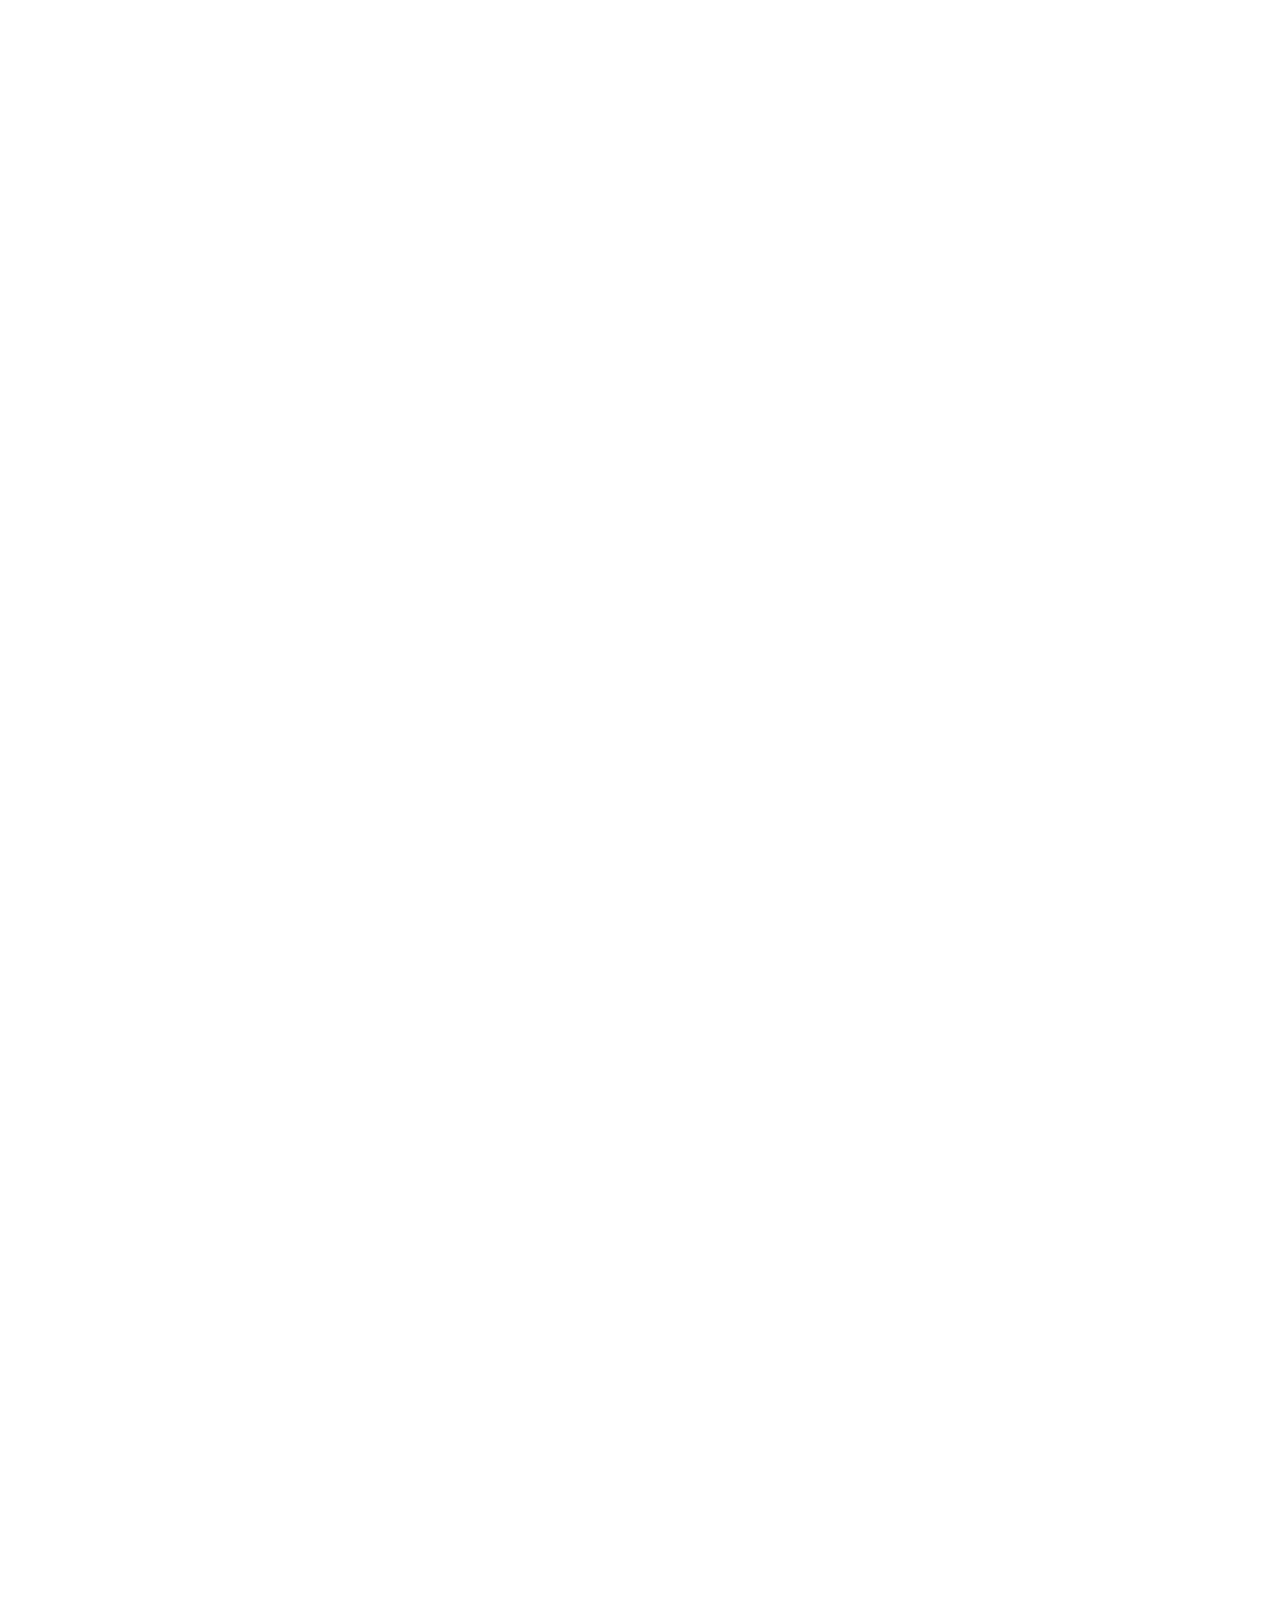
==== portfolio.html @ f168fe39 "Latest updates" ====
<!DOCTYPE html>
<html lang="en">

<head>

    <!-- ========================= -->
    <!-- Basic SEO -->
    <!-- ========================= -->

    <meta charset="UTF-8">
    <meta http-equiv="X-UA-Compatible" content="IE=edge">

    <meta name="viewport"
          content="width=device-width, initial-scale=1.0">

    <title>
        Portfolio | Visual Vertex Technology Company
    </title>

    <meta name="description"
          content="Explore Visual Vertex Technology Company's portfolio of software, cybersecurity, cloud, AI and data analytics projects delivered for our clients.">

    <meta name="keywords"
          content="Visual Vertex Technology Company Portfolio, Projects, Case Studies, Software Development, Cybersecurity, Artificial Intelligence, Cloud Solutions">

    <meta name="author"
          content="Visual Vertex Technology Company">

    <!-- ========================= -->
    <!-- Favicon -->
    <!-- ========================= -->

    <link rel="icon"
          href="assets/favicon.png">

    <!-- ========================= -->
    <!-- Google Fonts -->
    <!-- ========================= -->

    <link rel="preconnect"
          href="https://fonts.googleapis.com">

    <link rel="preconnect"
          href="https://fonts.gstatic.com"
          crossorigin>

    <link href="https://fonts.googleapis.com/css2?family=Montserrat:wght@300;400;500;600;700;800;900&display=swap"
          rel="stylesheet">

    <!-- ========================= -->
    <!-- Font Awesome -->
    <!-- ========================= -->

    <link rel="stylesheet"
          href="https://cdnjs.cloudflare.com/ajax/libs/font-awesome/6.7.2/css/all.min.css">

    <!-- ========================= -->
    <!-- CSS -->
    <!-- ========================= -->

    <link rel="stylesheet"
          href="css/style.css">

    <link rel="stylesheet"
          href="css/animations.css">

    <link rel="stylesheet"
          href="css/responsive.css">

</head>

<body>

    <!-- ========================================= -->
    <!-- PAGE LOADER -->
    <!-- ========================================= -->

    <div id="loader">

        <div class="cursor-glow"></div>

        <div class="loader-content">

            <img src="visual logo.png"
                 alt="Visual Vertex Logo"
                 class="loader-logo">

            <h2>Visual Vertex</h2>

            <p>Building Technology That Shapes The Future</p>

            <div class="loader-line">

                <span></span>

            </div>

        </div>

    </div>

    <!-- ========================= -->
    <!-- Scroll Progress -->
    <!-- ========================= -->

    <div id="scroll-progress"></div>

    <!-- ========================= -->
    <!-- Navigation -->
    <!-- ========================= -->

    <header id="header">

        <div class="container">

            <nav>

                <!-- Logo -->

                <a href="index.html" class="logo">

                    <img src="visual logo.png"
                         alt="Visual Vertex">

                </a>

                <!-- Navigation -->

                <ul class="nav-links">

                    <li><a href="index.html#hero">Home</a></li>

                    <li><a href="index.html#about">About</a></li>

                    <li><a href="index.html#services">Services</a></li>

                    <li><a href="portfolio.html">Portfolio</a></li>

                    <li><a href="index.html#blog">Insights</a></li>

                    <li><a href="index.html#contact">Contact</a></li>

                </ul>

                <!-- CTA -->

                <a href="index.html#contact"
                   class="btn-primary">

                    Get In Touch

                    <i class="fa-solid fa-arrow-right"></i>

                </a>

                <!-- Mobile -->

                <div class="menu-btn">

                    <span></span>
                    <span></span>
                    <span></span>

                </div>

            </nav>

        </div>

    </header>

    <!-- ========================================= -->
    <!-- PAGE TITLE BANNER -->
    <!-- ========================================= -->

    <section id="page-banner" style="padding:160px 0 80px;">

        <div class="container">

            <div class="section-heading">

                <span class="section-tag">
                    OUR WORK
                </span>

                <h2>
                    Explore Our
                    <span>Full Portfolio</span>
                </h2>

                <p>
                    A closer look at the software, security, cloud, AI and
                    data projects we've delivered for our clients.
                </p>

            </div>

        </div>

    </section>

    <!-- ========================================= -->
    <!-- PORTFOLIO FILTERS -->
    <!-- ========================================= -->

    <section id="portfolio-filters" style="padding:0 0 20px;">

        <div class="container">

            <div class="portfolio-filter-bar" style="display:flex;flex-wrap:wrap;gap:12px;justify-content:center;">

                <button class="btn-secondary filter-btn active" data-filter="all">All Projects</button>

                <button class="btn-secondary filter-btn" data-filter="software">Software</button>

                <button class="btn-secondary filter-btn" data-filter="cybersecurity">Cybersecurity</button>

                <button class="btn-secondary filter-btn" data-filter="ai">Artificial Intelligence</button>

                <button class="btn-secondary filter-btn" data-filter="cloud">Cloud</button>

                <button class="btn-secondary filter-btn" data-filter="data">Data Analytics</button>

            </div>

        </div>

    </section>

    <!-- ========================================= -->
    <!-- FULL PORTFOLIO GRID -->
    <!-- ========================================= -->

    <section id="portfolio">

        <div class="container">

            <div class="portfolio-grid">

                <!-- Project 1 -->

                <div class="portfolio-card" data-category="software">

                    <img src="enterprise.jpg" alt="Enterprise Software">

                    <div class="portfolio-content">

                        <span>Software Engineering</span>

                        <h3>
                            Enterprise Management System
                        </h3>

                        <p>
                            Scalable enterprise software designed to automate operations
                            and improve productivity.
                        </p>

                    </div>

                </div>

                <!-- Project 2 -->

                <div class="portfolio-card" data-category="cybersecurity">

                    <img src="cyber.jpg" alt="Cybersecurity">

                    <div class="portfolio-content">

                        <span>Cybersecurity</span>

                        <h3>
                            Security Monitoring Platform
                        </h3>

                        <p>
                            Advanced threat monitoring and vulnerability management
                            for modern organizations.
                        </p>

                    </div>

                </div>

                <!-- Project 3 -->

                <div class="portfolio-card" data-category="ai">

                    <img src="Ai.jpg" alt="Artificial Intelligence">

                    <div class="portfolio-content">

                        <span>Artificial Intelligence</span>

                        <h3>
                            AI Business Assistant
                        </h3>

                        <p>
                            Intelligent automation platform that improves workflows
                            and customer experience.
                        </p>

                    </div>

                </div>

                <!-- Project 4 -->

                <div class="portfolio-card" data-category="cloud">

                    <img src="cloud.jpg" alt="Cloud Solutions">

                    <div class="portfolio-content">

                        <span>Cloud Solutions</span>

                        <h3>
                            Cloud Migration & Infrastructure
                        </h3>

                        <p>
                            End-to-end cloud migration and scalable infrastructure
                            management for growing businesses.
                        </p>

                    </div>

                </div>

                <!-- Project 5 -->

                <div class="portfolio-card" data-category="data">

                    <img src="analytics.jpg" alt="Data Analytics">

                    <div class="portfolio-content">

                        <span>Data Analytics</span>

                        <h3>
                            Business Intelligence Dashboard
                        </h3>

                        <p>
                            Real-time dashboards and reporting tools that turn raw
                            data into actionable business insights.
                        </p>

                    </div>

                </div>

                <!-- Project 6 -->

                <div class="portfolio-card" data-category="software">

                    <img src="webapp.jpg" alt="Web Application">

                    <div class="portfolio-content">

                        <span>Software Engineering</span>

                        <h3>
                            Custom Web Application
                        </h3>

                        <p>
                            A responsive, high-performance web application built
                            to streamline client operations.
                        </p>

                    </div>

                </div>

                <!-- Project 7 -->

                <div class="portfolio-card" data-category="cybersecurity">

                    <img src="pentest.jpg" alt="Penetration Testing">

                    <div class="portfolio-content">

                        <span>Cybersecurity</span>

                        <h3>
                            Penetration Testing Engagement
                        </h3>

                        <p>
                            Comprehensive security assessment identifying and
                            remediating critical vulnerabilities.
                        </p>

                    </div>

                </div>

                <!-- Project 8 -->

                <div class="portfolio-card" data-category="ai">

                    <img src="chatbot.jpg" alt="AI Chatbot">

                    <div class="portfolio-content">

                        <span>Artificial Intelligence</span>

                        <h3>
                            AI-Powered Customer Support Bot
                        </h3>

                        <p>
                            A machine learning powered chatbot that reduced customer
                            response times significantly.
                        </p>

                    </div>

                </div>

            </div>

        </div>

    </section>

    <!-- ========================================= -->
    <!-- CALL TO ACTION -->
    <!-- ========================================= -->

    <section id="cta">

        <div class="container">

            <div class="cta-box">

                <span>
                    HAVE A PROJECT IN MIND?
                </span>

                <h2>

                    Let's Build Your Next
                    Digital Solution Together.

                </h2>

                <p>

                    Whether you're a startup, enterprise, or organization,
                    Visual Vertex Technology Company is ready to help you
                    innovate, secure, and scale.

                </p>

                <div class="cta-buttons">

                    <a href="index.html#contact" class="btn-primary">

                        Start Your Project

                        <i class="fa-solid fa-arrow-right"></i>

                    </a>

                    <a href="index.html#services" class="btn-secondary">

                        Explore Services

                    </a>

                </div>

            </div>

        </div>

    </section>

    <!-- ========================================= -->
    <!-- FOOTER -->
    <!-- ========================================= -->

    <footer id="footer">

        <div class="container">

            <div class="footer-grid">

                <!-- Company Information -->

                <div class="footer-column">

                    <img src="visual logo.png"
                         alt="Visual Vertex Technology Company"
                         class="footer-logo">

                    <p>

                        Visual Vertex Technology Company delivers innovative,
                        secure, and scalable technology solutions that empower
                        businesses to grow, innovate, and succeed in the digital age.

                    </p>

                    <div class="social-links">

                        <a href="#"><i class="fab fa-facebook-f"></i></a>

                        <a href="#"><i class="fab fa-x-twitter"></i></a>

                        <a href="#"><i class="fab fa-linkedin-in"></i></a>

                        <a href="#"><i class="fab fa-instagram"></i></a>

                        <a href="#"><i class="fab fa-github"></i></a>

                    </div>

                </div>

                <!-- Quick Links -->

                <div class="footer-column">

                    <h3>Quick Links</h3>

                    <ul>

                        <li><a href="index.html#hero">Home</a></li>

                        <li><a href="index.html#about">About</a></li>

                        <li><a href="index.html#services">Services</a></li>

                        <li><a href="portfolio.html">Solutions</a></li>

                        <li><a href="index.html#contact">Contact</a></li>

                    </ul>

                </div>

                <!-- Services -->

                <div class="footer-column">

                    <h3>Services</h3>

                    <ul>

                        <li><a href="index.html#services">Software Development</a></li>

                        <li><a href="index.html#services">Cybersecurity</a></li>

                        <li><a href="index.html#services">Artificial Intelligence</a></li>

                        <li><a href="index.html#services">Cloud Solutions</a></li>

                        <li><a href="index.html#services">Data Analytics</a></li>

                    </ul>

                </div>

                <!-- Contact -->

                <div class="footer-column">

                    <h3>Contact</h3>

                    <ul class="footer-contact">

                        <li>

                            <i class="fas fa-envelope"></i>

                            visualvertextechnologycompany@gmail.com

                        </li>

                        <li>

                            <i class="fas fa-location-dot"></i>

                            oyo state, ibadan, Nigeria

                        </li>

                        <li>

                            <i class="fas fa-clock"></i>

                            Monday – Friday

                            <br>

                            9:00 AM – 6:00 PM

                        </li>

                    </ul>

                </div>

            </div>

            <hr>

            <div class="footer-bottom">

                <p>

                    © 2026 Visual Vertex Technology Company. All Rights Reserved.

                </p>

                <p>

                    Designed & Developed by
                    <strong>Visual Vertex Technology Company</strong>

                </p>

            </div>

        </div>

    </footer>

    <!-- ============================= -->
    <!-- Back To Top -->
    <!-- ============================= -->

    <button id="backToTop">

        <i class="fas fa-arrow-up"></i>

    </button>

    <!-- ============================= -->
    <!-- JavaScript -->
    <!-- ============================= -->

    <script src="js/script.js"></script>

    <!-- ============================= -->
    <!-- Portfolio Filter Script -->
    <!-- ============================= -->

    <script>
        document.addEventListener('DOMContentLoaded', function () {

            var filterButtons = document.querySelectorAll('.filter-btn');
            var cards = document.querySelectorAll('.portfolio-card');

            filterButtons.forEach(function (btn) {

                btn.addEventListener('click', function () {

                    filterButtons.forEach(function (b) { b.classList.remove('active'); });
                    btn.classList.add('active');

                    var filter = btn.getAttribute('data-filter');

                    cards.forEach(function (card) {

                        if (filter === 'all' || card.getAttribute('data-category') === filter) {
                            card.style.display = '';
                        } else {
                            card.style.display = 'none';
                        }

                    });

                });

            });

        });
    </script>

</body>

</html>
---- css/style.css ----
/* =====================================================
   VISUAL VERTEX TECHNOLOGY COMPANY
   MAIN STYLESHEET — MOBILE-FIRST BASE
   Author: Visual Vertex
   ---------------------------------------------------
   This file defines the MOBILE layout (320px+) as the
   default/base experience. All tablet/desktop layout
   changes live in responsive.css as min-width
   enhancements, so there is a single source of truth
   per breakpoint and no conflicting selectors.
=====================================================*/

/*==========================
 GOOGLE FONT
===========================*/

@import url('https://fonts.googleapis.com/css2?family=Montserrat:wght@300;400;500;600;700;800;900&display=swap');

/*==========================
 ROOT VARIABLES
===========================*/

:root{

    --primary:#E11D2E;
    --dark:#111111;
    --dark2:#1A1A1A;
    --white:#FFFFFF;
    --gray:#6B7280;
    --light:#F8F9FA;

    --transition:.35s ease;

    --radius:12px;

    --shadow:0 15px 40px rgba(0,0,0,.18);

    --container:1280px;

    /* Fluid gutters / spacing */
    --gutter:clamp(20px,5vw,40px);
    --section-y:clamp(64px,10vw,120px);

    /* Fluid typography scale (mobile -> desktop) */
    --fs-hero:clamp(2.5rem,7vw + 1rem,4.75rem);
    --fs-h2:clamp(1.9rem,4vw + 1rem,3.25rem);
    --fs-h3:clamp(1.35rem,2vw + .9rem,1.75rem);
    --fs-lead:clamp(1rem,.6vw + .85rem,1.0625rem);
    --fs-small:clamp(.8rem,.3vw + .75rem,.875rem);

    /* Minimum comfortable touch target */
    --tap:48px;

}

/*==========================
 RESET
===========================*/

*,
*::before,
*::after{

    margin:0;
    padding:0;
    box-sizing:border-box;

}

html{

    scroll-behavior:smooth;
    -webkit-text-size-adjust:100%;
    text-size-adjust:100%;

}

body{

    font-family:'Montserrat',sans-serif;
    background:#fff;
    color:#111;
    overflow-x:hidden;
    line-height:1.7;
    width:100%;
    min-height:100vh;

    opacity:0;
    transition:opacity .7s ease;

}

body.loaded{

    opacity:1;

}

img,
svg,
video{

    max-width:100%;
    display:block;
    height:auto;

}

a{

    text-decoration:none;
    color:inherit;

}

ul{

    list-style:none;

}

button{

    font-family:inherit;

}

/* Every interactive control keeps a comfortable min tap size on touch devices */
a,
button,
input,
textarea,
select{

    min-height:var(--tap);
    touch-action:manipulation;

}

.container{

    width:100%;
    max-width:var(--container);
    margin-inline:auto;
    padding-inline:var(--gutter);

}

/*==========================
 SECTION SPACING (shared)
===========================*/

section{

    padding:var(--section-y) 0;
    overflow:hidden;

}

h1,h2,h3,h4{

    line-height:1.2;

}

/*==========================
 BUTTONS
===========================*/

.btn-primary,
.btn-secondary{

    width:100%;
    justify-content:center;
    text-align:center;
    font-size:clamp(15px,3.6vw,16px);

}

.btn-primary{

    display:inline-flex;
    align-items:center;
    justify-content:center;
    gap:10px;

    background:var(--primary);

    color:#fff;

    padding:15px 30px;

    border-radius:8px;

    font-weight:700;

    transition:.35s;

    overflow:hidden;
    position:relative;

}

.btn-primary:hover{

    transform:translateY(-4px);

    box-shadow:0 15px 35px rgba(225,29,46,.35);

}

.btn-secondary{

    display:inline-flex;

    align-items:center;

    justify-content:center;

    padding:15px 30px;

    border:2px solid white;

    color:white;

    border-radius:8px;

    transition:.35s;

}

.btn-secondary:hover{

    background:white;

    color:#111;

}

/* Ripple Effect */

.ripple{

    position:absolute;
    border-radius:50%;
    background:rgba(255,255,255,.4);
    transform:scale(0);
    animation:ripple .7s linear;
    pointer-events:none;

}

@keyframes ripple{

    to{

        transform:scale(4);
        opacity:0;

    }

}

/*==========================
 HEADER
===========================*/

header{

    position:fixed;

    width:100%;

    top:0;

    left:0;

    z-index:999;

    background:rgba(10,10,10,.92);

    backdrop-filter:blur(14px);

    border-bottom:1px solid rgba(255,255,255,.06);

    height:75px;
    transition:.35s ease;

}

.navbar-small{

    padding:0 !important;
    backdrop-filter:blur(18px);

}

nav{

    display:flex;

    align-items:center;

    justify-content:space-between;

    height:75px;

}

.nav-overlay{

    position:fixed;
    inset:0;
    background:rgba(0,0,0,.45);
    opacity:0;
    visibility:hidden;
    transition:.3s ease;
    z-index:999;

}

.nav-overlay.show{

    opacity:1;
    visibility:visible;

}

.logo img{

    height:42px;

    width:auto;

}

/* Mobile default: full-screen slide-in menu */

.nav-links{

    position:fixed;

    top:75px;
    left:0;
    transform:translateX(-100%);

    width:100%;
    height:calc(100vh - 75px);

    background:rgba(10,10,10,.98);
    backdrop-filter:blur(18px);

    display:flex;

    flex-direction:column;

    justify-content:center;

    align-items:center;

    gap:28px;

    transition:transform .45s ease, opacity .45s ease, visibility .45s ease;

    z-index:1000;

    overflow-y:auto;
    padding:40px 20px;

    opacity:0;
    visibility:hidden;
    pointer-events:none;

}

.nav-links.active{

    transform:translateX(0);
    opacity:1;
    visibility:visible;
    pointer-events:auto;

}

.nav-links li{

    width:100%;
    text-align:center;

}

.nav-links a{

    display:block;
    width:100%;
    padding:14px;

    color:white;

    font-size:20px;
    font-weight:700;
    letter-spacing:.5px;

    transition:.3s;

}

.nav-links a:hover,
.nav-links a.active{

    color:var(--primary);

}

/* Hide the desktop CTA button inside nav on mobile — shown via responsive.css on larger screens */
nav .btn-primary{

    display:none;

}

.menu-btn{

    display:flex;
    flex-direction:column;
    justify-content:center;
    align-items:center;
    gap:6px;

    width:var(--tap);
    height:var(--tap);

    cursor:pointer;
    z-index:1002;
    border:none;
    background:transparent;
    padding:0;
    appearance:none;
    -webkit-appearance:none;
    touch-action: manipulation;

}

.nav-links,
.nav-links a,
.nav-overlay{
    touch-action: manipulation;
}

.nav-overlay{
    pointer-events:none;
}

.nav-overlay.show{
    pointer-events:auto;
}

body.menu-open{
    overflow:hidden;
    touch-action:none;
}

.menu-btn:focus-visible,
.nav-links a:focus-visible{

    outline:2px solid var(--primary);
    outline-offset:4px;

}

.menu-btn span{

    display:block;

    width:26px;

    height:3px;

    border-radius:10px;

    background:white;

    transition:.35s ease;

}

.menu-btn.active span:nth-child(1){

    transform:translateY(9px) rotate(45deg);

}

.menu-btn.active span:nth-child(2){

    opacity:0;

}

.menu-btn.active span:nth-child(3){

    transform:translateY(-9px) rotate(-45deg);

}

body.menu-open{

    overflow:hidden;

}

/*==========================
 HERO
===========================*/

#hero{

    background:#0f0f0f;

    padding:130px 0 80px;

    min-height:100vh;

    display:flex;
    align-items:center;

    color:white;

    position:relative;

    overflow:hidden;

}

.hero-grid{

    display:flex;
    flex-direction:column;

    align-items:center;
    justify-content:center;
    text-align:center;

    gap:45px;

    position:relative;
    z-index:2;

}

.hero-bg-grid{

    position:absolute;
    top:0;
    left:0;
    width:100%;
    height:100%;

    background-image:
    linear-gradient(rgba(255,255,255,.04) 1px,transparent 1px),
    linear-gradient(90deg,rgba(255,255,255,.04) 1px,transparent 1px);

    background-size:35px 35px;

    animation:gridMove 18s linear infinite;

    pointer-events:none;

    z-index:0;

    opacity:.35;

}

@keyframes gridMove{

    0%{ background-position:0 0; }
    100%{ background-position:50px 50px; }

}

/* Ambient glow behind hero art (referenced by earlier builds; defined once here) */
.hero-glow{

    position:absolute;
    width:420px;
    height:420px;
    top:-100px;
    right:-120px;
    background:radial-gradient(circle,rgba(225,29,46,.35),transparent 70%);
    filter:blur(60px);
    border-radius:50%;
    opacity:.7;
    pointer-events:none;
    z-index:0;

}

.small-title{

    display:inline-block;

    color:#ddd;

    letter-spacing:2px;

    font-weight:600;

    font-size:13px;

    margin-bottom:16px;

}

.hero-content{

    width:100%;
    max-width:650px;

}

.hero-content h1{

    font-size:var(--fs-hero);

    line-height:1.05;

    margin:18px 0;

    font-weight:900;

}

.hero-content h1 span{

    color:var(--primary);

}

.hero-content p{

    color:#C9C9C9;

    max-width:600px;

    margin:0 auto 32px;

    font-size:var(--fs-lead);

}

.hero-buttons{

    display:flex;
    flex-direction:column;

    gap:16px;

    width:100%;

    margin-top:10px;

}

.hero-image{

    position:relative;
    perspective:1200px;

    display:flex;
    justify-content:center;
    align-items:center;

    width:100%;

}

.hero-image img{

    width:70%;
    max-width:300px;

    transform-style:preserve-3d;

    animation:logo3D 8s ease-in-out infinite;

    filter:
    drop-shadow(0 20px 50px rgba(225,29,46,.35));

}

@keyframes logo3D{

    0%,100%{ transform:rotateY(0deg) translateY(0); }
    50%{ transform:rotateY(12deg) translateY(-12px); }

}

/*==========================
 STATS
===========================*/

#stats{

    margin-top:-40px;

    position:relative;

    z-index:50;

    padding-bottom:0;

}

.stats-grid{

    background:transparent;

    border-radius:18px;

    box-shadow:none;

    display:grid;

    grid-template-columns:repeat(2,1fr);

    gap:16px;

    overflow:hidden;

}

.stat-card{

    background:#fff;

    border-radius:18px;

    box-shadow:0 12px 35px rgba(0,0,0,.08);

    padding:28px 16px;

    text-align:center;

    transition:.35s;

}

.stat-card:hover{

    background:#fafafa;

}

.stat-card i{

    font-size:26px;

    color:var(--primary);

    margin-bottom:12px;

}

.stat-card h2{

    font-size:clamp(1.9rem,5vw,2.625rem);

    font-weight:800;

}

.stat-card p{

    color:#666;

    font-size:var(--fs-small);

}

/*==========================
 BACK TO TOP
===========================*/

#backToTop{

    position:fixed;

    right:18px;

    bottom:18px;

    width:50px;

    height:50px;

    border:none;

    border-radius:50%;

    background:var(--primary);

    color:white;

    cursor:pointer;

    display:flex;

    justify-content:center;

    align-items:center;

    font-size:20px;

    box-shadow:0 10px 30px rgba(225,29,46,.35);

    z-index:999;

    transition:.35s ease;

    opacity:0;
    visibility:hidden;

}

#backToTop.show{

    opacity:1;
    visibility:visible;

}

#backToTop:hover{

    transform:translateY(-6px);

    background:#c41727;

}

/*==========================
 SCROLL BAR
===========================*/

::-webkit-scrollbar{

    width:10px;

}

::-webkit-scrollbar-thumb{

    background:var(--primary);

}

::-webkit-scrollbar-track{

    background:#181818;

}

/*==========================
 SCROLL PROGRESS
===========================*/

#scroll-progress{

    position:fixed;

    top:0;

    left:0;

    height:4px;

    width:0;

    background:var(--primary);

    z-index:99999;

    transition:width .2s linear;

}

/*==========================
 SHARED KEYFRAMES
===========================*/

@keyframes float{

    0%{ transform:translateY(0px); }
    50%{ transform:translateY(-15px); }
    100%{ transform:translateY(0px); }

}

@keyframes floatCard{

    0%{ transform:translateY(0); }
    50%{ transform:translateY(-8px); }
    100%{ transform:translateY(0); }

}

@keyframes ctaGlow{

    0%{ transform:translateY(0) scale(1); }
    50%{ transform:translateY(-25px) scale(1.15); }
    100%{ transform:translateY(0) scale(1); }

}

/*==================================================
ABOUT SECTION
==================================================*/

#about{

    background:#fff;

}

.about-grid{

    display:flex;
    flex-direction:column;

    gap:40px;
    align-items:center;

}

.about-content{

    text-align:center;

}

.section-tag{

    display:inline-block;
    background:rgba(225,29,46,.08);
    color:var(--primary);
    padding:10px 18px;
    border-radius:50px;
    font-size:var(--fs-small);
    font-weight:700;
    letter-spacing:1px;
    margin-bottom:18px;

}

.about-content h2{

    font-size:var(--fs-h2);
    line-height:1.2;
    margin-bottom:20px;
    color:var(--dark);

}

.about-content h2 span{

    color:var(--primary);

}

.about-content p{

    color:var(--gray);
    margin-bottom:20px;
    font-size:var(--fs-lead);

}

.about-content .btn-primary{

    margin-top:10px;

}

/*==========================
ABOUT CARDS
===========================*/

.about-cards{

    display:flex;
    flex-direction:column;

    gap:20px;
    width:100%;

}

.about-card{

    background:#fff;
    padding:30px;
    border-radius:20px;
    border:1px solid #ececec;
    transition:transform .35s ease,box-shadow .35s ease,border-color .35s ease;
    box-shadow:0 12px 35px rgba(0,0,0,.06);
    text-align:center;

}

.about-card:hover{

    transform:translateY(-10px);
    border-color:var(--primary);
    box-shadow:0 20px 45px rgba(225,29,46,.12);

}

.about-card:active{

    transform:scale(.98);

}

.card-icon{

    width:64px;
    height:64px;
    background:var(--primary);
    border-radius:16px;
    display:flex;
    align-items:center;
    justify-content:center;
    margin:0 auto 18px;

}

.card-icon i{

    color:#fff;
    font-size:26px;

}

.about-card:hover .card-icon{

    transform:rotate(-8deg) scale(1.08);
    transition:.35s;

}

.about-card h3{

    margin-bottom:12px;
    font-size:var(--fs-h3);
    color:var(--dark);

}

.about-card p{

    color:var(--gray);
    line-height:1.7;
    font-size:15px;

}

/*==================================================
SERVICES SECTION
==================================================*/

#services{

    background:#f8f9fb;

}

.section-heading{

    text-align:center;
    max-width:760px;
    margin:0 auto 45px;

}

.section-heading h2{

    font-size:var(--fs-h2);
    margin:16px 0;
    line-height:1.15;
    color:var(--dark);

}

.section-heading h2 span{

    color:var(--primary);

}

.section-heading p{

    color:var(--gray);
    font-size:var(--fs-lead);
    line-height:1.8;
    max-width:100%;

}

/*==========================
SERVICES GRID
===========================*/

.services-grid{

    display:grid;
    grid-template-columns:1fr;
    gap:22px;

}

.service-card{

    background:#fff;
    padding:32px 26px;
    border-radius:20px;
    transition:transform .4s ease,box-shadow .4s ease;
    border:1px solid #ececec;
    position:relative;
    overflow:hidden;

}

.service-card::before{

    content:"";
    position:absolute;
    left:0;
    top:0;
    width:5px;
    height:0%;
    background:var(--primary);
    transition:.4s ease;

}

.service-card:hover::before{

    height:100%;

}

.service-card:hover{

    transform:translateY(-10px);
    box-shadow:0 25px 55px rgba(0,0,0,.10);

}

.service-card i{

    width:68px;
    height:68px;
    border-radius:18px;
    background:rgba(225,29,46,.10);
    color:var(--primary);
    display:flex;
    justify-content:center;
    align-items:center;
    font-size:28px;
    margin-bottom:22px;

}

.service-card:hover i{

    background:var(--primary);
    color:#fff;
    transform:rotate(10deg) scale(1.1);
    transition:.35s;

}

.service-card h3{

    font-size:var(--fs-h3);
    margin-bottom:14px;
    color:var(--dark);

}

.service-card p{

    color:var(--gray);
    line-height:1.8;
    font-size:15px;

}

/*==================================================
FEATURED SOLUTIONS / PORTFOLIO
==================================================*/

#portfolio{

    background:#ffffff;

}

.portfolio-grid{

    display:flex;
    flex-direction:column;

    gap:26px;

}

.portfolio-card{

    position:relative;
    background:#fff;
    border-radius:20px;
    overflow:hidden;
    box-shadow:0 15px 40px rgba(0,0,0,.08);
    transition:transform .4s ease,box-shadow .4s ease;
    border:1px solid #ececec;

}

.portfolio-card:hover{

    transform:translateY(-12px);
    box-shadow:0 25px 60px rgba(0,0,0,.15);

}

.portfolio-card img{

    width:100%;
    height:220px;
    object-fit:cover;
    transition:.5s;

}

.portfolio-card:hover img{

    transform:scale(1.08);

}

.portfolio-card::after{

    content:"";
    position:absolute;
    inset:0;
    background:linear-gradient(to top,rgba(0,0,0,.12),transparent);
    opacity:0;
    transition:.35s;
    pointer-events:none;

}

.portfolio-card:hover::after{

    opacity:1;

}

.portfolio-content{

    padding:24px;
    position:relative;
    z-index:2;

}

.portfolio-content span{

    display:inline-block;
    color:var(--primary);
    font-size:var(--fs-small);
    font-weight:700;
    text-transform:uppercase;
    margin-bottom:14px;
    letter-spacing:1px;

}

.portfolio-content h3{

    font-size:clamp(1.4rem,4vw,1.75rem);
    color:var(--dark);
    margin-bottom:16px;

}

.portfolio-content p{

    color:var(--gray);
    line-height:1.8;
    font-size:15px;

}

/*==================================================
WHY CHOOSE US
==================================================*/

#why-us{

    background:#f8f9fb;

}

.why-grid{

    display:flex;
    flex-direction:column;

    gap:45px;
    align-items:center;

}

.why-image{

    width:100%;
    display:flex;
    justify-content:center;

}

.why-image img{

    width:100%;
    max-width:420px;
    border-radius:22px;
    box-shadow:0 25px 60px rgba(0,0,0,.15);

}

.why-content{

    text-align:center;

}

.why-content h2{

    font-size:var(--fs-h2);
    color:var(--dark);
    margin:18px 0;
    line-height:1.2;

}

.why-content h2 span{

    color:var(--primary);

}

.why-content>p{

    color:var(--gray);
    font-size:var(--fs-lead);
    line-height:1.8;
    margin-bottom:32px;

}

.why-list{

    display:flex;
    flex-direction:column;
    gap:20px;
    width:100%;

}

.why-item{

    display:flex;
    align-items:flex-start;
    gap:16px;
    background:#fff;
    padding:24px;
    border-radius:20px;
    transition:transform .35s ease,box-shadow .35s ease;
    box-shadow:0 10px 30px rgba(0,0,0,.05);
    text-align:left;

}

.why-item:hover{

    transform:translateY(-8px);
    box-shadow:0 18px 45px rgba(225,29,46,.12);

}

.why-item i{

    width:52px;
    height:52px;
    flex-shrink:0;
    display:flex;
    align-items:center;
    justify-content:center;
    border-radius:14px;
    background:rgba(225,29,46,.10);
    color:var(--primary);
    font-size:22px;
    transition:.35s ease;

}

.why-item:hover i{

    background:var(--primary);
    color:#fff;
    transform:rotate(12deg) scale(1.08);

}

.why-item h4{

    font-size:1.1rem;
    color:var(--dark);
    margin-bottom:6px;

}

.why-item p{

    color:var(--gray);
    line-height:1.7;
    font-size:15px;

}

/*==================================================
MISSION & VISION
==================================================*/

#mission-vision{

    background:#ffffff;
    position:relative;

}

.mission-grid{

    display:flex;
    flex-direction:column;

    gap:22px;
    margin-top:45px;

}

.mission-card{

    background:#fff;
    border:1px solid #ececec;
    border-radius:20px;
    padding:36px 26px;
    text-align:center;
    transition:transform .4s ease,box-shadow .4s ease,border-color .4s ease;
    box-shadow:0 15px 40px rgba(0,0,0,.08);

}

.mission-card:hover{

    transform:translateY(-10px);
    border-color:var(--primary);
    box-shadow:0 25px 60px rgba(225,29,46,.15);

}

.mission-icon{

    width:80px;
    height:80px;
    margin:0 auto 20px;
    border-radius:50%;
    background:rgba(225,29,46,.10);
    display:flex;
    justify-content:center;
    align-items:center;

}

.mission-icon i{

    font-size:32px;
    color:var(--primary);

}

.mission-card:hover .mission-icon{

    transform:rotate(12deg) scale(1.08);
    transition:.35s;

}

.mission-card h3{

    font-size:clamp(1.5rem,4vw,1.875rem);
    color:var(--dark);
    margin-bottom:16px;

}

.mission-card p{

    color:var(--gray);
    line-height:1.8;
    font-size:15px;

}

/*==================================================
CALL TO ACTION
==================================================*/

#cta{

    background:#111;

}

.cta-box{

    background:linear-gradient(135deg,#111,#1b1b1b);
    color:#fff;
    border-radius:24px;
    padding:45px 26px;
    text-align:center;
    position:relative;
    overflow:hidden;

}

.cta-box::before{

    content:"";
    position:absolute;
    width:280px;
    height:280px;
    background:radial-gradient(circle,rgba(225,29,46,.25),transparent 70%);
    border-radius:50%;
    top:-120px;
    right:-120px;
    filter:blur(50px);
    animation:ctaGlow 8s ease-in-out infinite;
    pointer-events:none;

}

.cta-box span{

    display:inline-block;
    color:var(--primary);
    font-weight:700;
    letter-spacing:2px;
    font-size:var(--fs-small);
    margin-bottom:16px;

}

.cta-box h2{

    font-size:clamp(1.9rem,6vw,3.5rem);
    line-height:1.2;
    margin:0 auto 20px;
    max-width:850px;

}

.cta-box p{

    max-width:700px;
    margin:0 auto;
    color:#ddd;
    line-height:1.8;
    font-size:var(--fs-lead);

}

.cta-buttons{

    margin-top:32px;
    display:flex;
    flex-direction:column;

    justify-content:center;
    gap:16px;

}

/*==================================================
CONTACT
==================================================*/

#contact{

    background:#f8f9fb;

}

.contact-grid{

    display:flex;
    flex-direction:column;

    gap:36px;
    margin-top:45px;

}

.contact-info{

    display:flex;
    flex-direction:column;
    gap:20px;

}

.contact-item{

    display:flex;
    gap:16px;
    align-items:flex-start;
    background:#fff;
    padding:24px;
    border-radius:20px;
    box-shadow:0 10px 30px rgba(0,0,0,.06);
    transition:.35s;

}

.contact-item:hover{

    transform:translateY(-8px);

}

.contact-item i{

    width:52px;
    height:52px;
    flex-shrink:0;
    background:rgba(225,29,46,.10);
    color:var(--primary);
    display:flex;
    justify-content:center;
    align-items:center;
    border-radius:14px;
    font-size:22px;

}

.contact-item:hover i{

    background:var(--primary);
    color:#fff;

}

.contact-item h4{

    margin-bottom:6px;
    font-size:1.15rem;
    color:var(--dark);

}

.contact-item p{

    color:var(--gray);
    font-size:15px;

}

.contact-form{

    background:#fff;
    padding:30px 22px;
    border-radius:22px;
    box-shadow:0 20px 50px rgba(0,0,0,.08);
    transition:transform .35s ease,box-shadow .35s ease;

}

.contact-form:hover{

    transform:translateY(-6px);
    box-shadow:0 30px 70px rgba(0,0,0,.12);

}

.contact-form input,
.contact-form textarea{

    width:100%;
    /* 16px prevents iOS Safari from auto-zooming on focus */
    font-size:16px;
    padding:16px;
    margin-bottom:18px;
    border:1px solid #ddd;
    border-radius:12px;
    outline:none;
    transition:.3s;
    font-family:inherit;

}

.contact-form input:focus,
.contact-form textarea:focus{

    border-color:var(--primary);
    box-shadow:0 0 0 4px rgba(225,29,46,.08);
    transform:translateY(-2px);

}

.contact-form textarea{

    resize:vertical;
    min-height:160px;

}

.contact-form button{

    width:100%;
    border:none;
    cursor:pointer;

}

/*==================================================
FOOTER
==================================================*/

#footer{

    background:#111111;
    color:#ffffff;
    padding:60px 0 24px;
    text-align:center;

}

.footer-grid{

    display:grid;
    grid-template-columns:1fr;
    gap:40px;
    margin-bottom:45px;
    width:100%;
    /* FIX: grid items default to min-width:auto, which sizes them to their
       content's intrinsic (unbroken) width instead of the grid track width.
       min-width:0 lets each column actually shrink to fit the viewport. */
    min-width:0;

}

.footer-column{

    display:flex;
    flex-direction:column;
    align-items:center;
    width:100%;
    max-width:100%;
    /* FIX: same min-width:auto default applies to flex items — without this,
       the column (and its paragraph) refuses to shrink below its content's
       natural width, forcing the footer wider than the screen. */
    min-width:0;

}

.footer-logo{

    width:150px;
    max-width:100%;
    margin:0 auto 20px;

}

.footer-column p{

    color:#bdbdbd;
    line-height:1.9;
    margin-bottom:24px;
    /* FIX: was a fixed max-width:480px with nothing forcing it to respect a
       narrower parent on small phones. Now it's always relative to its
       actual container, so it can never be wider than the viewport. */
    width:100%;
    max-width:min(480px,100%);
    font-size:15px;
    /* FIX: this is the actual overflow trigger — any long, unbreakable word
       or string in the description (e.g. a URL or run-together phrase) had
       no way to break, so it pushed the layout past the viewport edge.
       These three properties (with fallbacks for older browsers) make sure
       long words wrap onto the next line instead of overflowing. */
    overflow-wrap:break-word;
    word-wrap:break-word;
    word-break:break-word;
    hyphens:auto;

}

/*==========================
FOOTER TITLES
===========================*/

.footer-column h3{

    font-size:1.3rem;
    margin-bottom:22px;
    color:#ffffff;
    position:relative;

}

.footer-column h3::after{

    content:"";
    position:absolute;
    left:50%;
    transform:translateX(-50%);
    bottom:-10px;
    width:45px;
    height:3px;
    background:var(--primary);

}

/*==========================
FOOTER LINKS
===========================*/

.footer-column ul{

    display:flex;
    flex-direction:column;
    align-items:center;
    list-style:none;
    padding:0;
    width:100%;

}

.footer-column ul li{

    margin-bottom:14px;

}

.footer-column ul li a{

    color:#bdbdbd;
    font-size:15px;
    transition:.35s ease;

}

.footer-column ul li a:hover{

    color:var(--primary);
    padding-left:6px;

}

/*==========================
CONTACT INFO
===========================*/

.footer-contact{

    display:flex;
    flex-direction:column;
    gap:16px;
    align-items:center;

}

.footer-contact li{

    display:flex;
    gap:12px;
    align-items:flex-start;
    justify-content:center;
    text-align:center;
    color:#bdbdbd;
    line-height:1.8;
    font-size:15px;

}

.footer-contact i{

    color:var(--primary);
    font-size:18px;
    margin-top:4px;

}

/*==========================
SOCIAL LINKS
===========================*/

.social-links{

    display:flex;
    justify-content:center;
    flex-wrap:wrap;
    gap:14px;

}

.social-links a{

    width:48px;
    height:48px;
    min-height:48px;
    border-radius:50%;
    background:#1d1d1d;
    display:flex;
    justify-content:center;
    align-items:center;
    color:#ffffff;
    font-size:18px;
    transition:.35s ease;

}

.social-links a:hover{

    background:var(--primary);
    transform:translateY(-6px) scale(1.05);

}

/*==========================
DIVIDER
===========================*/

#footer hr{

    border:none;
    height:1px;
    background:rgba(255,255,255,.08);
    margin-bottom:24px;

}

/*==========================
BOTTOM FOOTER
===========================*/

.footer-bottom{

    display:flex;
    flex-direction:column;
    justify-content:center;
    align-items:center;
    gap:10px;
    text-align:center;

}

.footer-bottom p{

    color:#bdbdbd;
    font-size:14px;

}

.footer-bottom strong{

    color:var(--primary);

}

/*==================================================
FINAL MOBILE / TOUCH POLISH (applies at every size,
kept out of media queries since it's not layout-specific)
==================================================*/

*{

    -webkit-tap-highlight-color:transparent;

}

html{

    scroll-padding-top:90px;

}

img{

    user-select:none;
    -webkit-user-drag:none;

}
---- css/animations.css ----
/* ==========================================
   Premium Page Loader
========================================== */

#loader{

position:fixed;
top:0;
left:0;
width:100%;
height:100vh;
background:#ffffff;
display:flex;
justify-content:center;
align-items:center;
z-index:999999;
transition:opacity .8s ease, visibility .8s ease;

}

#loader.hide{

opacity:0;
visibility:hidden;

}

.loader-content{

text-align:center;

}

.loader-logo{

width:90px;
margin-bottom:25px;
animation:logoFloat 2s ease-in-out infinite;

}

.loader-content h2{

font-size:34px;
font-weight:800;
color:#111;
margin-bottom:8px;

}

.loader-content p{

color:#666;
margin-bottom:30px;

}

.loader-line{

width:220px;
height:4px;
background:#ececec;
overflow:hidden;
border-radius:50px;
margin:auto;

}

.loader-line span{

display:block;
width:40%;
height:100%;
background:#E11D2E;
animation:loading 1.3s infinite;

}

@keyframes loading{

0%{

transform:translateX(-100%);

}

100%{

transform:translateX(300%);

}

}

@keyframes logoFloat{

0%,100%{

transform:translateY(0);

}

50%{

transform:translateY(-10px);

}

}
/* ==========================================
   Hero Reveal Animation
========================================== */

.hero-content>*{

opacity:0;
transform:translateY(50px);

}

.hero-content .small-title{

animation:fadeUp .8s ease forwards;
animation-delay:.3s;

}

.hero-content h1{

animation:fadeUp .8s ease forwards;
animation-delay:.6s;

}

.hero-content p{

animation:fadeUp .8s ease forwards;
animation-delay:.9s;

}

.hero-buttons{

opacity:0;
transform:translateY(40px);
animation:fadeUp .8s ease forwards;
animation-delay:1.2s;

}

.hero-image{

opacity:0;
transform:translateX(80px);

animation:heroImage 1.2s ease forwards;

animation-delay:1.1s;

}

@keyframes fadeUp{

from{

opacity:0;
transform:translateY(50px);

}

to{

opacity:1;
transform:translateY(0);

}

}

@keyframes heroImage{

from{

opacity:0;
transform:translateX(80px);

}

to{

opacity:1;
transform:translateX(0);

}

}


@keyframes floatHero{

0%{

transform:translateY(0);

}

50%{

transform:translateY(-18px);

}

100%{

transform:translateY(0);

}

}
/*==========================================
Animated Hero Grid
==========================================*/

#hero{

position:relative;
overflow:hidden;

}

.hero-bg-grid{

position:absolute;
top:0;
left:0;
width:100%;
height:100%;

background-image:
linear-gradient(rgba(255,255,255,.04) 1px, transparent 1px),
linear-gradient(90deg, rgba(255,255,255,.04) 1px, transparent 1px);

background-size:50px 50px;

animation:gridMove 18s linear infinite;

pointer-events:none;

z-index:0;

}

@keyframes gridMove{

from{

transform:translateY(0);

}

to{

transform:translateY(50px);

}

}
/*==========================================
Hero Glow
==========================================*/

.hero-glow{

position:absolute;

width:700px;
height:700px;

background:
radial-gradient(circle,
rgba(225,29,46,.18),
transparent 70%);

top:-200px;
right:-150px;

filter:blur(80px);

animation:glowFloat 8s ease-in-out infinite;

pointer-events:none;

}

@keyframes glowFloat{

0%{
transform:translateY(0) scale(1);
}

50%{
transform:translateY(-30px) scale(1.08);
}

100%{
transform:translateY(0) scale(1);
}

}
/*==========================================
Cursor Glow
==========================================*/

.cursor-glow{

position:fixed;
width:300px;
height:300px;

background:radial-gradient(
circle,
rgba(225,29,46,.15),
transparent 70%
);

border-radius:50%;

pointer-events:none;

transform:translate(-50%,-50%);

z-index:0;

filter:blur(40px);

transition:
left .08s linear,
top .08s linear;

}
/*==========================================
Particles Canvas
==========================================*/

#particles{

position:absolute;

top:0;
left:0;

width:100%;
height:100%;

z-index:1;

pointer-events:none;

}
@keyframes logo3D{

0%{
transform:
rotateY(-12deg)
rotateX(4deg)
translateY(0px);
}

25%{
transform:
rotateY(8deg)
rotateX(-2deg)
translateY(-10px);
}

50%{
transform:
rotateY(18deg)
rotateX(5deg)
translateY(-18px);
}

75%{
transform:
rotateY(-8deg)
rotateX(-3deg)
translateY(-8px);
}

100%{
transform:
rotateY(-12deg)
rotateX(4deg)
translateY(0px);
}

}
/*==========================================
Premium Navbar
==========================================*/

header{

transition:
background .4s ease,
backdrop-filter .4s ease,
box-shadow .4s ease,
padding .4s ease;

}

header.scrolled{

background:rgba(10,10,10,.72);

backdrop-filter:blur(24px);

box-shadow:
0 12px 40px rgba(0,0,0,.25);

}
/*==========================================
Card Glow
==========================================*/

.service-card,
.about-card,
.portfolio-card{

position:relative;
overflow:hidden;

}

.service-card::before,
.about-card::before,
.portfolio-card::before{

content:"";

position:absolute;

width:300px;
height:300px;

background:
radial-gradient(circle,
rgba(225,29,46,.18),
transparent 70%);

left:var(--x);
top:var(--y);

transform:translate(-50%,-50%);

opacity:0;

transition:.35s;

pointer-events:none;

}

.service-card:hover::before,
.about-card:hover::before,
.portfolio-card:hover::before{

opacity:1;

}

/* =====================================================================
   VISUAL VERTEX — "MAD MODE" PREMIUM ANIMATION LAYER
   -----------------------------------------------------------------
   HOW TO USE:
   This file is 100% ADDITIVE. It does not modify, override the
   structure of, or remove a single line from style.css, responsive.css
   or animations.css. Link it AFTER those three files, last, in <head>:

     <link rel="stylesheet" href="style.css">
     <link rel="stylesheet" href="responsive.css">
     <link rel="stylesheet" href="animations.css">
     <link rel="stylesheet" href="mad-animations.css">   <-- add this

   Everything below targets classes/IDs that already exist in your
   markup (header, .logo, .hero-content, .btn-primary, .service-card,
   .about-card, .portfolio-card, .mission-card, .why-item,
   .contact-item, .stat-card, #scroll-progress, .social-links a,
   .nav-links a, #footer, #hero, .hero-image img). No HTML changes
   required — every effect is pseudo-element / CSS-variable driven.

   All motion respects prefers-reduced-motion (see final section) and
   everything is transform/opacity/filter based, so it stays GPU
   accelerated and 60fps-safe on mobile.
===================================================================== */


/* =====================================================================
   0. MAD-MODE TOKENS
   Extra custom properties, namespaced so they never collide with your
   existing --primary / --dark / --gray tokens.
===================================================================== */

:root{

    --mad-primary-rgb:225,29,46;
    --mad-glow:rgba(var(--mad-primary-rgb),.55);
    --mad-holo-1:#E11D2E;
    --mad-holo-2:#7A1CFF;
    --mad-holo-3:#12D6DF;
    --mad-holo-4:#FFC93C;

}

/* Animatable custom properties (Chrome/Edge/Safari 16.4+; other
   browsers simply skip the smooth interpolation and keep the static
   fallback value — nothing breaks). */
@property --mad-angle{
    syntax:'<angle>';
    inherits:false;
    initial-value:0deg;
}

@property --mad-mx{
    syntax:'<percentage>';
    inherits:true;
    initial-value:20%;
}

@property --mad-my{
    syntax:'<percentage>';
    inherits:true;
    initial-value:20%;
}

@property --mad-hue{
    syntax:'<angle>';
    inherits:false;
    initial-value:0deg;
}


/* =====================================================================
   1. THE LIVING PAGE — ambient full-site aurora mesh
   A slow, breathing gradient mesh fixed behind the entire site. This
   is the thing that makes a site feel "alive" before a visitor even
   scrolls — Stripe / Linear use a version of this. Pure CSS, one
   element, ultra cheap (fixed + blurred, painted once by the GPU).
===================================================================== */

body::before{

    content:"";
    position:fixed;
    inset:0;
    z-index:-1;
    pointer-events:none;

    background:
        radial-gradient(circle at 15% 20%, rgba(225,29,46,.10), transparent 45%),
        radial-gradient(circle at 85% 15%, rgba(122,28,255,.08), transparent 40%),
        radial-gradient(circle at 50% 90%, rgba(18,214,223,.07), transparent 45%);

    background-repeat:no-repeat;
    filter:blur(60px);
    animation:madAuroraDrift 26s ease-in-out infinite;
    will-change:background-position,transform;

}

@keyframes madAuroraDrift{

    0%,100%{ background-position:0% 0%,0% 0%,0% 0%; transform:scale(1); }
    33%{ background-position:10% -5%,-8% 6%,4% -6%; transform:scale(1.05); }
    66%{ background-position:-6% 8%,6% -4%,-4% 5%; transform:scale(1.02); }

}


/* =====================================================================
   2. AUTONOMOUS SCANNING SPOTLIGHT — #hero
   A soft light that roams the hero on its own timeline (no JS/mouse
   required), as if the interface is "looking around." Layered on top
   of your existing .hero-bg-grid / .hero-glow without touching them.
===================================================================== */

#hero{

    --mad-mx:20%;
    --mad-my:20%;

}

#hero::after{

    content:"";
    position:absolute;
    inset:0;
    z-index:1;
    pointer-events:none;

    background:radial-gradient(
        circle 420px at var(--mad-mx) var(--mad-my),
        rgba(225,29,46,.16),
        transparent 70%
    );

    mix-blend-mode:screen;
    animation:madScan 14s ease-in-out infinite;

}

@keyframes madScan{

    0%{   --mad-mx:15%; --mad-my:25%; }
    20%{  --mad-mx:80%; --mad-my:15%; }
    45%{  --mad-mx:70%; --mad-my:75%; }
    70%{  --mad-mx:25%; --mad-my:80%; }
    100%{ --mad-mx:15%; --mad-my:25%; }

}


/* =====================================================================
   3. KINETIC CHROMATIC-ABERRATION HERO HEADLINE
   The hero <h1> gets a subtle RGB-split "lens glitch" pulse layered
   on top of its existing fadeUp entrance — reads as a premium digital
   distortion, not a broken-video glitch. Fires once on load, then
   rests (no distracting infinite jitter on body copy).
===================================================================== */

.hero-content h1{

    position:relative;
    animation:
        fadeUp .8s ease forwards,
        madChroma 1.4s ease-out .9s 1;
    animation-delay:.6s, 1.5s;

}

@keyframes madChroma{

    0%{
        text-shadow:
            0 0 0 rgba(225,29,46,0),
            0 0 0 rgba(18,214,223,0);
    }
    12%{
        text-shadow:
            -3px 0 0 rgba(225,29,46,.75),
             3px 0 0 rgba(18,214,223,.65);
    }
    24%{
        text-shadow:
             2px 0 0 rgba(225,29,46,.6),
            -2px 0 0 rgba(18,214,223,.5);
    }
    40%{
        text-shadow:
            -1px 0 0 rgba(225,29,46,.35),
             1px 0 0 rgba(18,214,223,.3);
    }
    100%{
        text-shadow:
            0 0 0 rgba(225,29,46,0),
            0 0 0 rgba(18,214,223,0);
    }

}

/* Living gradient sweep on the accent <span> inside the headline —
   the red highlight word slowly cycles through a holographic ribbon
   of colour instead of sitting flat. */
.hero-content h1 span{

    background:linear-gradient(
        100deg,
        var(--mad-holo-1) 0%,
        var(--mad-holo-4) 25%,
        var(--mad-holo-1) 50%,
        var(--mad-holo-2) 75%,
        var(--mad-holo-1) 100%
    );
    background-size:300% auto;
    -webkit-background-clip:text;
    background-clip:text;
    -webkit-text-fill-color:transparent;
    animation:madHoloText 6s linear infinite;

}

@keyframes madHoloText{

    0%{ background-position:0% 50%; }
    100%{ background-position:300% 50%; }

}


/* =====================================================================
   4. HOLOGRAPHIC ROTATING-BORDER CARDS
   Every card family (service / about / portfolio / mission) gets a
   thin conic-gradient ring that continuously rotates behind the card
   and is masked so only a 1.5px edge shows through — an iridescent
   "circuit trace" border, dormant until hover, then it accelerates.
===================================================================== */

.service-card,
.about-card,
.portfolio-card,
.mission-card{

    --mad-angle:0deg;

}

.service-card::marker,
.about-card::marker{
    /* no-op, keeps selector list from being invalidated on browsers
       without ::marker on div — safe reset */
    content:none;

}

.service-card,
.about-card,
.portfolio-card,
.mission-card{

    isolation:isolate;

}

.service-card,
.about-card,
.portfolio-card,
.mission-card
    /* container needs relative (already true) + a holo pseudo-layer */


.service-card::before,
.about-card::before,
.portfolio-card::before,
.mission-card::before{
    /* NOTE: .service-card::before and .about-card::before / .portfolio-card::before
       are already used by animations.css for the cursor glow (--x/--y).
       We do NOT redeclare them here to avoid clobbering that effect —
       instead the holographic ring lives on a NEW pseudo-layer, ::marker
       is unsupported for this so we use a dedicated wrapper technique
       via background instead of an extra pseudo-element: an animated
       conic-gradient border-image on the element itself. */
    content:none;

}

.service-card,
.about-card,
.portfolio-card,
.mission-card{

    border-image:none;
    background-image:
        linear-gradient(#fff,#fff),
        conic-gradient(
            from var(--mad-angle),
            var(--mad-holo-1),
            var(--mad-holo-2),
            var(--mad-holo-3),
            var(--mad-holo-4),
            var(--mad-holo-1)
        );
    background-origin:border-box;
    background-clip:padding-box, border-box;
    border:1.5px solid transparent;
    transition:border-color .35s ease;
    animation:madSpinBorder 6s linear infinite paused;

}

.service-card:hover,
.about-card:hover,
.portfolio-card:hover,
.mission-card:hover{

    animation-play-state:running;

}

@keyframes madSpinBorder{

    to{ --mad-angle:360deg; }

}


/* =====================================================================
   5. LIQUID MERCURY BUTTONS
   A blob of colour that fills the button from the exact side the
   cursor enters (top/bottom/left/right) using a radial-gradient
   "drop" that expands like liquid metal, then a diagonal shimmer
   sweeps across on top. Layered on top of your existing ripple/hover.
===================================================================== */

.btn-primary,
.btn-secondary{

    position:relative;
    isolation:isolate;

}

.btn-primary::after,
.btn-secondary::after{

    content:"";
    position:absolute;
    inset:0;
    border-radius:inherit;
    z-index:-1;
    pointer-events:none;

    background:radial-gradient(
        circle at 50% 120%,
        rgba(255,255,255,.55),
        transparent 60%
    );
    opacity:0;
    transform:scale(.4);
    transition:opacity .5s ease, transform .6s cubic-bezier(.22,1,.36,1);

}

.btn-primary:hover::after,
.btn-secondary:hover::after{

    opacity:1;
    transform:scale(1.6);

}

/* Diagonal shimmer sweep, independent of the mercury fill */
.btn-primary::before{

    content:"";
    position:absolute;
    top:0;
    left:-60%;
    width:40%;
    height:100%;
    background:linear-gradient(115deg,transparent,rgba(255,255,255,.55),transparent);
    transform:skewX(-20deg);
    transition:left .7s ease;
    pointer-events:none;
    z-index:1;

}

.btn-primary:hover::before{

    left:130%;

}

/* Subtle idle "breathing" glow so primary CTAs never look fully at
   rest — reads as premium ambient energy rather than a static button. */
.btn-primary{

    animation:madBtnBreathe 3.4s ease-in-out infinite;

}

@keyframes madBtnBreathe{

    0%,100%{ box-shadow:0 15px 35px rgba(225,29,46,.0); }
    50%{ box-shadow:0 15px 35px rgba(225,29,46,.28); }

}


/* =====================================================================
   6. 3D DEPTH-PARALLAX ICONS
   On hover, the icon inside service/mission/why/contact cards lifts
   out of the card on the Z-axis and casts a coloured light onto the
   card behind it — a lightweight "layered glass" depth effect using
   only perspective + translateZ, no WebGL.
===================================================================== */

.service-card,
.mission-card,
.why-item,
.contact-item{

    perspective:900px;

}

.service-card i,
.mission-icon,
.why-item i,
.contact-item i{

    transform-style:preserve-3d;
    transition:transform .5s cubic-bezier(.22,1,.36,1), box-shadow .5s ease;

}

.service-card:hover i,
.mission-card:hover .mission-icon,
.why-item:hover i,
.contact-item:hover i{

    transform:translateZ(38px) scale(1.06);
    box-shadow:0 22px 40px -10px rgba(225,29,46,.55);

}


/* =====================================================================
   7. GLITCH-SLICE PORTFOLIO REVEAL
   On hover, the portfolio image splits into three horizontal slices
   that separate with a chromatic RGB offset for two frames, then
   snap back — a deliberate, controlled "digital glitch," on-brand for
   a technology company, not a jump-scare.
===================================================================== */

.portfolio-card{

    isolation:isolate;

}

.portfolio-card .portfolio-img,
.portfolio-card img{

    position:relative;

}

.portfolio-card:hover img{

    animation:madGlitchSlice .5s steps(2,end) 1;

}

@keyframes madGlitchSlice{

    0%{
        clip-path:inset(0 0 0 0);
        filter:none;
        transform:scale(1.08) translate(0,0);
    }
    20%{
        clip-path:inset(0 0 60% 0);
        transform:scale(1.08) translate(-6px,0);
        filter:saturate(1.6) drop-shadow(3px 0 0 rgba(225,29,46,.6)) drop-shadow(-3px 0 0 rgba(18,214,223,.6));
    }
    40%{
        clip-path:inset(30% 0 30% 0);
        transform:scale(1.08) translate(5px,0);
        filter:saturate(1.6) drop-shadow(-3px 0 0 rgba(225,29,46,.6)) drop-shadow(3px 0 0 rgba(18,214,223,.6));
    }
    60%{
        clip-path:inset(60% 0 0 0);
        transform:scale(1.08) translate(-3px,0);
        filter:saturate(1.4);
    }
    100%{
        clip-path:inset(0 0 0 0);
        transform:scale(1.08) translate(0,0);
        filter:none;
    }

}


/* =====================================================================
   8. MERCURY SCROLL PROGRESS BAR
   Upgrades #scroll-progress from a flat red line into a liquid-metal
   gradient bar with a glowing "head" that leads the fill — feels like
   molten metal being poured across the top of the viewport as you
   scroll. Purely visual — your existing JS that sets the width still
   works untouched.
===================================================================== */

#scroll-progress{

    background:linear-gradient(
        90deg,
        var(--mad-holo-1),
        var(--mad-holo-4),
        var(--mad-holo-1)
    );
    background-size:200% 100%;
    animation:madMercuryFlow 3s linear infinite;
    box-shadow:0 0 12px 1px rgba(225,29,46,.7), 0 0 2px rgba(255,255,255,.8);

}

@keyframes madMercuryFlow{

    0%{ background-position:0% 0%; }
    100%{ background-position:200% 0%; }

}


/* =====================================================================
   9. MAGNETIC LIQUID NAV UNDERLINE
   Desktop nav links get an animated gradient underline that "grows"
   from the center outward on hover, like ink spreading, instead of a
   flat colour change. Pure CSS, zero JS, works with your existing
   .nav-links a rules.
===================================================================== */

.nav-links a{

    position:relative;

}

.nav-links a::after{

    content:"";
    position:absolute;
    left:50%;
    bottom:2px;
    width:0%;
    height:2px;
    background:linear-gradient(90deg,var(--mad-holo-1),var(--mad-holo-4));
    transform:translateX(-50%);
    transition:width .4s cubic-bezier(.22,1,.36,1);
    border-radius:2px;

}

.nav-links a:hover::after,
.nav-links a.active::after{

    width:70%;

}


/* =====================================================================
   10. ORBIT-WOBBLE SOCIAL ICONS
   Footer social icons get a tiny elastic "orbit" wobble on hover, as
   if gently magnetized, plus a colour-cycling glow ring.
===================================================================== */

.social-links a{

    position:relative;
    transition:transform .5s cubic-bezier(.34,1.56,.64,1), background .35s ease;

}

.social-links a:hover{

    transform:translateY(-6px) rotate(-8deg) scale(1.12);

}

.social-links a::before{

    content:"";
    position:absolute;
    inset:-4px;
    border-radius:50%;
    background:conic-gradient(from 0deg,var(--mad-holo-1),var(--mad-holo-2),var(--mad-holo-3),var(--mad-holo-1));
    opacity:0;
    z-index:-1;
    transition:opacity .35s ease;
    animation:madSpinBorder 4s linear infinite;

}

.social-links a:hover::before{

    opacity:.85;

}


/* =====================================================================
   11. LOGO HOLOGRAPHIC SHEEN
   Your existing logo3D float animation is untouched — this adds a
   colour-cycling holographic drop-shadow so the floating logo looks
   like it's catching light from different angles as it rotates.
===================================================================== */

.hero-image img{

    animation:logo3D 8s ease-in-out infinite, madHueDrift 9s linear infinite;

}

@keyframes madHueDrift{

    0%{ filter:drop-shadow(0 20px 50px rgba(225,29,46,.35)) hue-rotate(0deg); }
    50%{ filter:drop-shadow(0 20px 50px rgba(225,29,46,.35)) hue-rotate(25deg); }
    100%{ filter:drop-shadow(0 20px 50px rgba(225,29,46,.35)) hue-rotate(0deg); }

}


/* =====================================================================
   12. SCROLL-DRIVEN CLIP-PATH REVEALS (progressive enhancement)
   In browsers that support CSS scroll-driven animations
   (animation-timeline: view()), section headings wipe into view as a
   direct function of scroll position — no IntersectionObserver JS
   needed. Browsers without support simply keep your existing static
   layout; nothing is hidden by default, so there is zero fallback risk.
===================================================================== */

@supports (animation-timeline: view()){

    .section-heading h2,
    .why-content h2,
    .about-content h2{

        animation:madClipReveal linear both;
        animation-timeline:view();
        animation-range:entry 0% cover 30%;

    }

    @keyframes madClipReveal{

        from{
            clip-path:inset(0 100% 0 0);
        }
        to{
            clip-path:inset(0 0% 0 0);
        }

    }

}


/* =====================================================================
   13. GLASS NAVBAR SPECULAR SWEEP
   A slow, occasional light-streak sweeps across the frosted header,
   like light passing over glass — reinforces the "premium glass"
   material of your existing backdrop-filter blur without changing its
   blur/opacity logic.
===================================================================== */

header{

    position:fixed;
    overflow:hidden;

}

header::before{

    content:"";
    position:absolute;
    top:0;
    left:-40%;
    width:20%;
    height:100%;
    background:linear-gradient(115deg,transparent,rgba(255,255,255,.10),transparent);
    transform:skewX(-20deg);
    pointer-events:none;
    animation:madNavSweep 7s ease-in-out infinite;

}

@keyframes madNavSweep{

    0%,85%,100%{ left:-40%; }
    92%{ left:130%; }

}


/* =====================================================================
   14. STAT NUMBER LANDING PULSE
   Adds a satisfying "impact" flash the moment stat numbers enter view
   (progressive enhancement via scroll-timeline; degrades to a gentle
   one-time pulse on load in browsers without support — never static
   and lifeless either way).
===================================================================== */

.stat-card h2{

    animation:madStatPulse 1.8s ease .2s 1;

}

@keyframes madStatPulse{

    0%{ text-shadow:0 0 0 rgba(225,29,46,0); transform:scale(1); }
    40%{ text-shadow:0 0 22px rgba(225,29,46,.55); transform:scale(1.06); }
    100%{ text-shadow:0 0 0 rgba(225,29,46,0); transform:scale(1); }

}

@supports (animation-timeline: view()){

    .stat-card h2{

        animation:madStatPulse 1s ease both;
        animation-timeline:view();
        animation-range:entry 10% entry 60%;

    }

}


/* =====================================================================
   15. CTA AURORA — dark section gets its own deeper, slower aurora
   layered above your existing .cta-box::before glow, in a different
   blend mode so the two effects combine instead of competing.
===================================================================== */

.cta-box{

    isolation:isolate;

}

.cta-box::after{

    content:"";
    position:absolute;
    inset:0;
    z-index:0;
    pointer-events:none;
    background:
        radial-gradient(circle at 20% 100%, rgba(122,28,255,.25), transparent 55%),
        radial-gradient(circle at 100% 0%, rgba(18,214,223,.18), transparent 50%);
    mix-blend-mode:screen;
    animation:madAuroraDrift 18s ease-in-out infinite reverse;

}

.cta-box>*{

    position:relative;
    z-index:2;

}


/* =====================================================================
   16. ACCESSIBILITY — HARD KILL SWITCH
   Every animation added in this file is disabled for users who have
   requested reduced motion, in addition to the reduce-motion rule
   already present in responsive.css.
===================================================================== */

@media (prefers-reduced-motion: reduce){

    body::before,
    #hero::after,
    .hero-content h1,
    .hero-content h1 span,
    .service-card,
    .about-card,
    .portfolio-card,
    .mission-card,
    .btn-primary,
    .btn-primary::before,
    .btn-primary::after,
    .btn-secondary::after,
    .service-card i,
    .mission-icon,
    .why-item i,
    .contact-item i,
    .portfolio-card img,
    #scroll-progress,
    .social-links a::before,
    .hero-image img,
    header::before,
    .stat-card h2,
    .cta-box::after{

        animation:none !important;
        transition:none !important;

    }

}
---- css/responsive.css ----
/*==================================================
VISUAL VERTEX RESPONSIVE SYSTEM
Mobile-first progressive enhancement.

style.css defines the MOBILE (320px+) layout.
Every rule below only ADDS or CHANGES layout as the
viewport grows — nothing here fights style.css, and
each property is set at exactly one breakpoint so the
cascade stays predictable.

Breakpoints:
  480px  large phones
  768px  tablets
  992px  small desktop / laptop
  1200px large desktop
==================================================*/

/* ===============================
480px — LARGE PHONES
=============================== */

@media screen and (min-width:480px){

    .hero-buttons{

        flex-direction:row;
        flex-wrap:wrap;
        justify-content:center;

    }

    .hero-buttons a{

        width:auto;
        min-width:170px;

    }

    .cta-buttons{

        flex-direction:row;
        flex-wrap:wrap;

    }

    .cta-buttons a{

        width:auto;

    }

    .footer-grid{

        grid-template-columns:repeat(2,1fr);
        text-align:left;

    }

    .footer-column{

        align-items:flex-start;

    }

    .footer-column h3::after{

        left:0;
        transform:none;

    }

    .footer-column ul,
    .footer-contact{

        align-items:flex-start;

    }

    .footer-contact li{

        justify-content:flex-start;
        text-align:left;

    }

    .mission-grid{

        grid-template-columns:repeat(2,1fr);

    }

}

/* ===============================
768px — TABLETS
=============================== */

@media screen and (min-width:768px){

    /* Container gets a bit more breathing room */
    :root{

        --gutter:clamp(28px,5vw,40px);

    }

    .btn-primary,
    .btn-secondary{

        width:auto;

    }

    /* Hero becomes a two-column layout */
    .hero-grid{

        display:grid;
        grid-template-columns:1fr 1fr;
        text-align:left;
        gap:60px;

    }

    .hero-content{

        max-width:none;

    }

    .hero-content p{

        margin:0 0 32px;

    }

    .hero-buttons{

        justify-content:flex-start;

    }

    .hero-image img{

        width:100%;
        max-width:420px;

    }

    /* About / Why-us / Contact switch to two columns */
    .about-grid,
    .why-grid{

        display:grid;
        grid-template-columns:1fr 1fr;
        text-align:left;

    }

    .about-content,
    .why-content{

        text-align:left;

    }

    .why-content>p{

        margin-left:0;
        margin-right:0;

    }

    .why-item{

        text-align:left;

    }

    .contact-grid{

        display:grid;
        grid-template-columns:1fr 1.2fr;

    }

    /* Card grids go to two columns */
    .services-grid,
    .portfolio-grid{

        display:grid;
        grid-template-columns:repeat(2,1fr);

    }

    .stats-grid{

        grid-template-columns:repeat(4,1fr);
        background:white;
        border-radius:18px;
        box-shadow:var(--shadow);

    }

    .stat-card{

        border-radius:0;
        box-shadow:none;

    }

    #stats{

        margin-top:-70px;

    }

    .footer-grid{

        grid-template-columns:repeat(2,1fr);

    }

}

/* ===============================
992px — SMALL DESKTOP / LAPTOP
=============================== */

@media screen and (min-width:992px){

    header,
    nav{

        height:90px;

    }

    .logo img{

        height:55px;

    }

    /* Desktop nav: horizontal inline links, hamburger hidden */
    .menu-btn{

        display:none;

    }

    .nav-links{

        position:static;
        width:auto;
        height:auto;
        flex-direction:row;
        background:none;
        backdrop-filter:none;
        gap:35px;
        padding:0;

    }

    .nav-links li{

        width:auto;

    }

    .nav-links a{

        width:auto;
        padding:0;
        font-size:16px;
        font-weight:500;

    }

    nav .btn-primary{

        display:inline-flex;

    }

    .about-cards{

        display:grid;
        grid-template-columns:1fr;

    }

    .services-grid,
    .portfolio-grid{

        grid-template-columns:repeat(3,1fr);

    }

    .footer-grid{

        grid-template-columns:2fr 1fr 1fr 1.2fr;

    }

    .footer-column{

        align-items:flex-start;

    }

    .footer-bottom{

        flex-direction:row;
        justify-content:space-between;
        text-align:left;

    }

}

/* ===============================
1200px — LARGE DESKTOP
=============================== */

@media screen and (min-width:1200px){

    .cta-box{

        padding:80px;

    }

    #backToTop{

        width:55px;
        height:55px;
        right:30px;
        bottom:30px;
        font-size:20px;

    }

}

/*==================================================
PREMIUM DECORATIVE EFFECTS
(purely cosmetic, safe at every breakpoint)
==================================================*/

.service-card{

    position:relative;

}

.service-card::after{

    content:"";
    position:absolute;
    top:0;
    left:-120%;
    width:60%;
    height:100%;
    background:linear-gradient(90deg,transparent,rgba(255,255,255,.45),transparent);
    transform:skewX(-25deg);
    transition:1s;
    pointer-events:none;

}

.service-card:hover::after{

    left:180%;

}

.portfolio-content span{

    display:inline-flex;
    align-items:center;
    padding:8px 16px;
    background:rgba(225,29,46,.08);
    backdrop-filter:blur(12px);
    border-radius:50px;

}

/* Gentle float on card groups — staggered so cards don't move in unison */

.portfolio-card,
.why-item,
.mission-card,
.contact-item{

    animation:floatCard 6s ease-in-out infinite;

}

.portfolio-card:nth-child(2),
.why-item:nth-child(2),
.contact-item:nth-child(2){

    animation-delay:1.5s;

}

.portfolio-card:nth-child(3),
.why-item:nth-child(3),
.contact-item:nth-child(3){

    animation-delay:3s;

}

.mission-card:nth-child(2){

    animation-delay:2s;

}

.cta-box{

    animation:floatCard 7s ease-in-out infinite;

}

/* Reduce motion for users who ask for it — accessibility + battery friendly */
@media (prefers-reduced-motion:reduce){

    *{

        animation-duration:.001ms !important;
        animation-iteration-count:1 !important;
        transition-duration:.001ms !important;
        scroll-behavior:auto !important;

    }

}

/*==================================================
MOBILE HERO REDESIGN — reference-matched layout
Scope: phones + small tablets only (max-width:767px).
The tablet (min-width:768px) and desktop hero grids
declared earlier in this file, and the desktop hero
rules in style.css, are completely untouched — this
block only ever applies below 768px and is placed last
so it safely wins over the 480px hero-button tweak
above for phones in the 480–767px range.

Order preserved in the DOM (unchanged, so screen-reader
and tab order stay correct): tagline -> headline ->
paragraph -> CTA button(s) -> illustration.
Visual order is remapped with flex `order` so the
illustration reads right after the headline/paragraph
block and before the buttons — bigger, higher, and with
no dead space trailing the CTA — while keeping the DOM
untouched. All left-aligned, matching the reference.
==================================================*/

@media screen and (max-width:767px){

    #hero{

        /* Slightly tighter than the old centered version so the
           left-aligned block doesn't feel like it's floating in
           empty vertical space on short phone screens. */
        padding:120px 0 60px;
        min-height:auto;

    }

    .hero-grid{

        display:flex;
        flex-direction:column;

        /* Left-align everything instead of the old centered stack */
        align-items:flex-start;
        justify-content:flex-start;
        text-align:left;

        /* Tighter base gap — the hero image gets its own margin
           below so it can sit close to the text instead of an
           equal, oversized gap being applied everywhere. */
        gap:clamp(18px,4.5vw,26px);

    }

    .hero-content{

        width:100%;
        max-width:100%;
        order:1;

    }

    .small-title{

        margin-bottom:clamp(14px,4vw,20px);

    }

    .hero-content h1{

        /* Large, bold, impactful — but scaled to never overflow
           or force awkward mid-word wraps at 320px. */
        font-size:clamp(2.25rem,9vw,3.5rem);
        line-height:1.05;
        margin:0 0 clamp(18px,5vw,26px);
        text-align:left;

    }

    .hero-content p{

        text-align:left;
        max-width:100%;
        margin:0;
        font-size:clamp(.95rem,3.6vw,1.0625rem);

    }

    /* Illustration now sits right after the text block (order:2),
       ahead of the buttons (order:3) — this is what puts it close
       to and "sharing attention" with the headline instead of
       trailing far below the CTA. */
    .hero-image{

        order:2;

        /* Bleed past the container's side padding so the logo can
           render at full, premium size (~1.5-2x the previous cap)
           without overflowing the viewport or forcing horizontal
           scroll — the text above/below keeps its normal padding. */
        width:100vw;
        margin-left:calc(-1 * var(--gutter));
        margin-right:calc(-1 * var(--gutter));
        margin-top:clamp(-6px,-1vw,4px);
        margin-bottom:clamp(-6px,-1vw,4px);

        display:flex;
        justify-content:center;
        align-items:center;

    }

    .hero-image img{

        width:82%;
        max-width:400px;

    }

    .hero-buttons{

        order:3;

        /* Reference shows a compact pill button, not a full-width
           stretched one — scoped to the hero only, so buttons
           elsewhere (CTA, contact form) keep their full-width
           touch-friendly mobile behavior. */
        flex-direction:row;
        flex-wrap:wrap;
        justify-content:flex-start;
        width:auto;
        margin-top:0;

    }

    .hero-buttons .btn-primary,
    .hero-buttons .btn-secondary{

        width:auto;
        min-width:0;
        padding:16px 28px;

    }

}
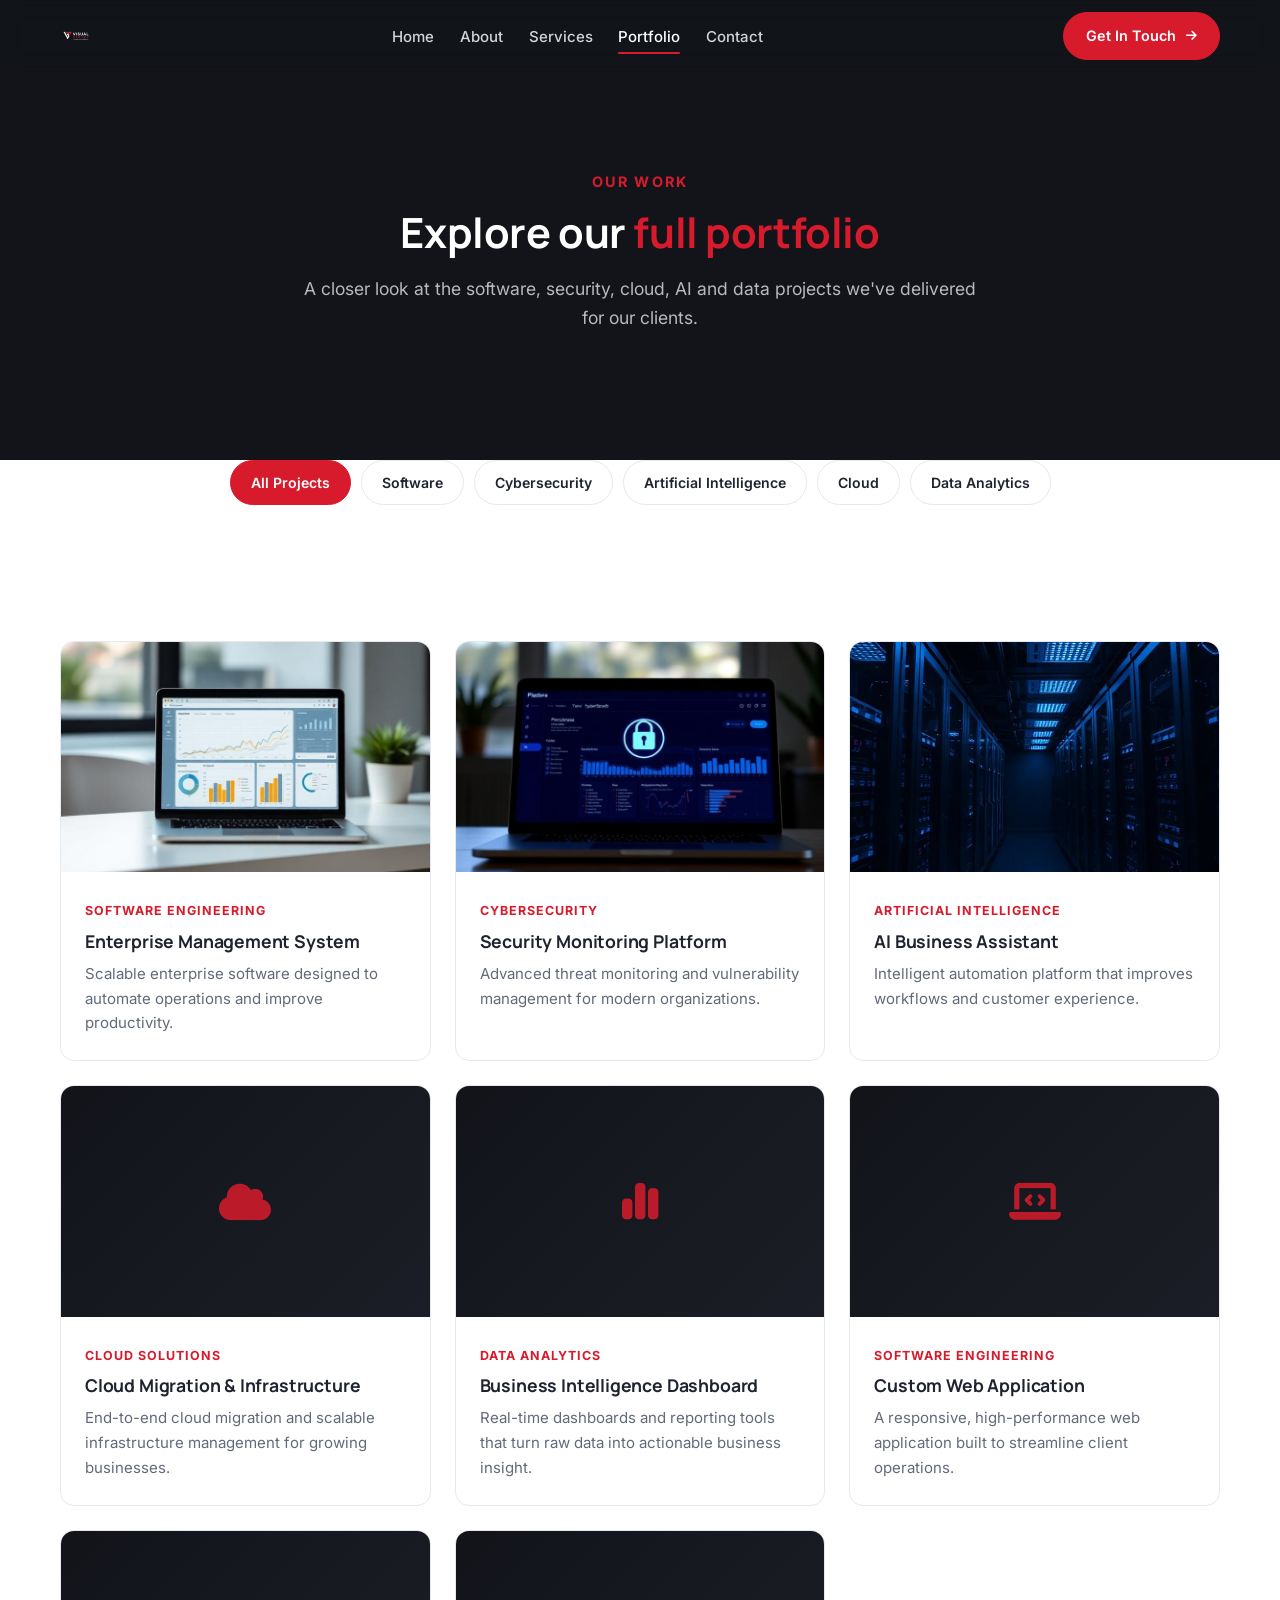
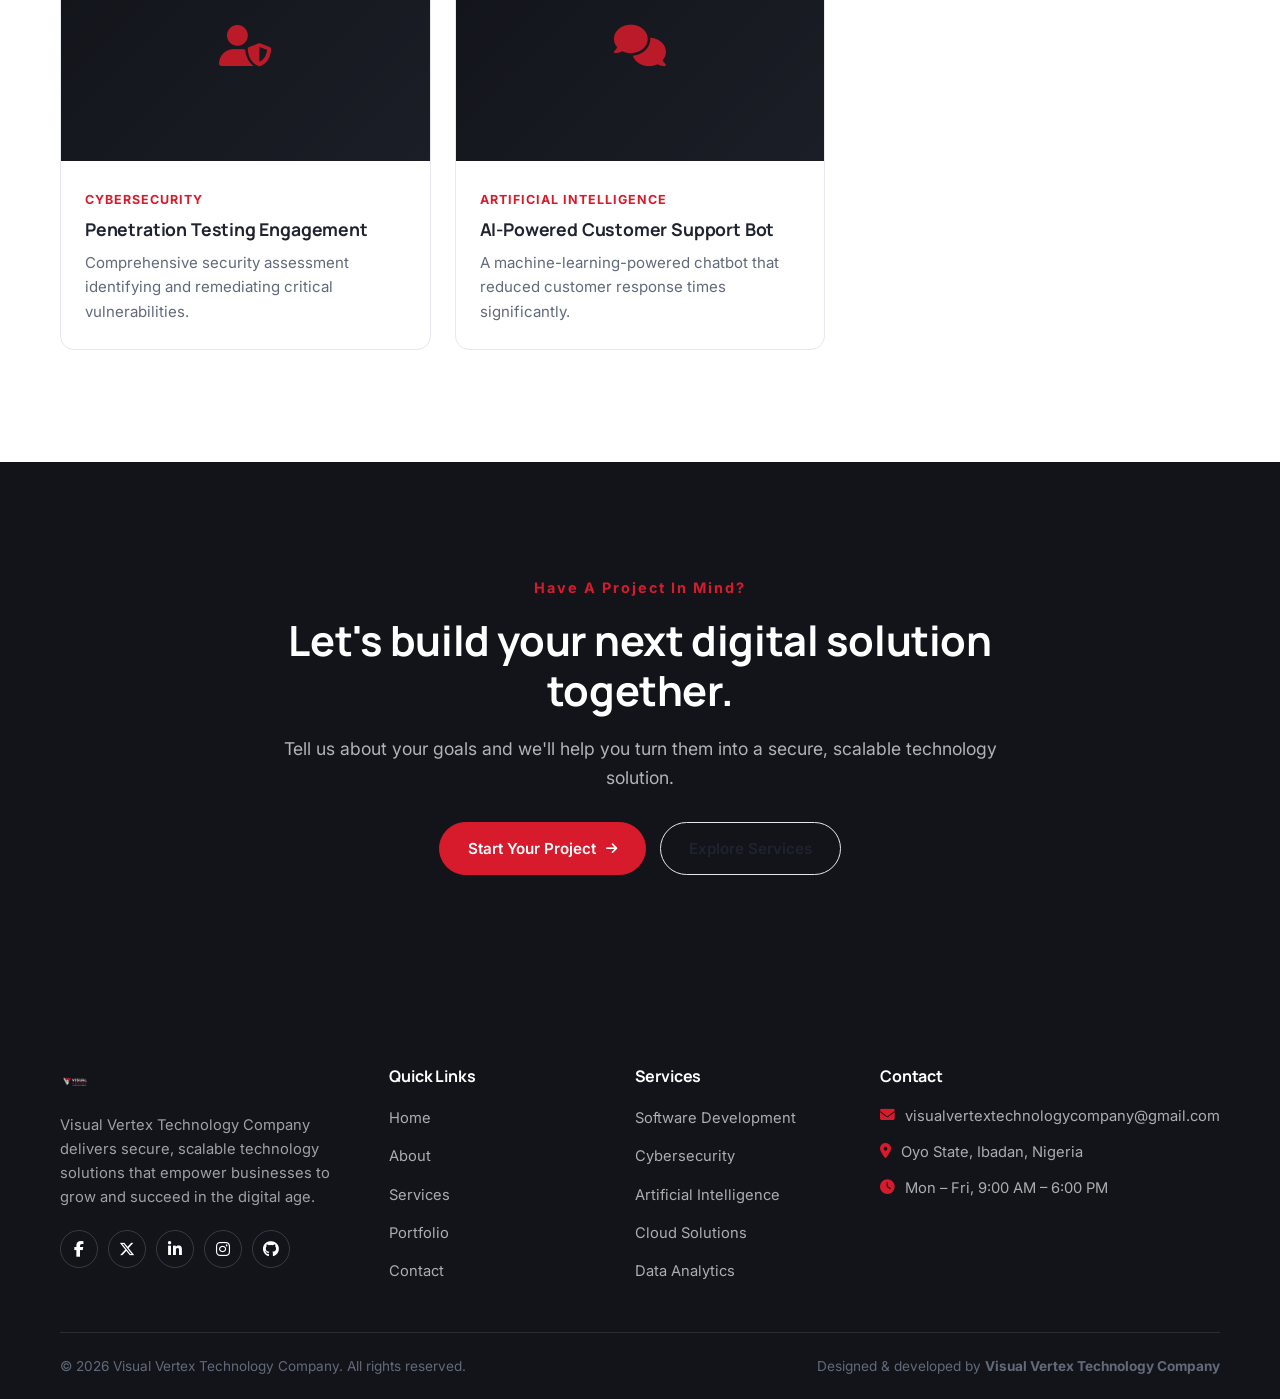
==== commit 5cf0b1df: "Latest updates" ====
--- a/portfolio.html
+++ b/portfolio.html
@@ -1,688 +1,272 @@
 <!DOCTYPE html>
 <html lang="en">
-
 <head>
-
-    <!-- ========================= -->
-    <!-- Basic SEO -->
-    <!-- ========================= -->
-
-    <meta charset="UTF-8">
-    <meta http-equiv="X-UA-Compatible" content="IE=edge">
-
-    <meta name="viewport"
-          content="width=device-width, initial-scale=1.0">
-
-    <title>
-        Portfolio | Visual Vertex Technology Company
-    </title>
-
-    <meta name="description"
-          content="Explore Visual Vertex Technology Company's portfolio of software, cybersecurity, cloud, AI and data analytics projects delivered for our clients.">
-
-    <meta name="keywords"
-          content="Visual Vertex Technology Company Portfolio, Projects, Case Studies, Software Development, Cybersecurity, Artificial Intelligence, Cloud Solutions">
-
-    <meta name="author"
-          content="Visual Vertex Technology Company">
-
-    <!-- ========================= -->
-    <!-- Favicon -->
-    <!-- ========================= -->
-
-    <link rel="icon"
-          href="assets/favicon.png">
-
-    <!-- ========================= -->
-    <!-- Google Fonts -->
-    <!-- ========================= -->
-
-    <link rel="preconnect"
-          href="https://fonts.googleapis.com">
-
-    <link rel="preconnect"
-          href="https://fonts.gstatic.com"
-          crossorigin>
-
-    <link href="https://fonts.googleapis.com/css2?family=Montserrat:wght@300;400;500;600;700;800;900&display=swap"
-          rel="stylesheet">
-
-    <!-- ========================= -->
-    <!-- Font Awesome -->
-    <!-- ========================= -->
-
-    <link rel="stylesheet"
-          href="https://cdnjs.cloudflare.com/ajax/libs/font-awesome/6.7.2/css/all.min.css">
-
-    <!-- ========================= -->
-    <!-- CSS -->
-    <!-- ========================= -->
-
-    <link rel="stylesheet"
-          href="css/style.css">
-
-    <link rel="stylesheet"
-          href="css/animations.css">
-
-    <link rel="stylesheet"
-          href="css/responsive.css">
-
+  <meta charset="UTF-8">
+  <meta http-equiv="X-UA-Compatible" content="IE=edge">
+  <meta name="viewport" content="width=device-width, initial-scale=1.0">
+
+  <title>Portfolio | Visual Vertex Technology Company</title>
+  <meta name="description" content="Explore Visual Vertex Technology Company's portfolio of software, cybersecurity, cloud, AI and data analytics projects delivered for our clients.">
+  <meta name="keywords" content="Visual Vertex Technology Company portfolio, projects, case studies, software development, cybersecurity, artificial intelligence, cloud solutions">
+  <meta name="author" content="Visual Vertex Technology Company">
+  <link rel="canonical" href="https://www.visualvertextech.com/portfolio.html">
+
+  <meta property="og:type" content="website">
+  <meta property="og:title" content="Portfolio | Visual Vertex Technology Company">
+  <meta property="og:description" content="Software, cybersecurity, cloud, AI and data analytics projects delivered by Visual Vertex Technology Company.">
+  <meta property="og:image" content="favicon/android-chrome-512x512.png">
+  <meta property="og:url" content="https://www.visualvertextech.com/portfolio.html">
+  <meta name="twitter:card" content="summary_large_image">
+
+  <meta name="theme-color" content="#12141a">
+
+  <!-- Favicons -->
+  <link rel="icon" type="image/x-icon" href="favicon/favicon.ico">
+  <link rel="icon" type="image/png" sizes="16x16" href="favicon/favicon-16x16.png">
+  <link rel="icon" type="image/png" sizes="32x32" href="favicon/favicon-32x32.png">
+  <link rel="icon" type="image/png" sizes="48x48" href="favicon/favicon-48x48.png">
+  <link rel="icon" type="image/png" sizes="96x96" href="favicon/favicon-96x96.png">
+  <link rel="apple-touch-icon" sizes="180x180" href="favicon/apple-touch-icon.png">
+  <link rel="manifest" href="favicon/site.webmanifest">
+
+  <!-- Fonts -->
+  <link rel="preconnect" href="https://fonts.googleapis.com">
+  <link rel="preconnect" href="https://fonts.gstatic.com" crossorigin>
+  <link href="https://fonts.googleapis.com/css2?family=Inter:wght@400;500;600;700&family=Manrope:wght@600;700;800&display=swap" rel="stylesheet">
+
+  <!-- Icons -->
+  <link rel="stylesheet" href="https://cdnjs.cloudflare.com/ajax/libs/font-awesome/6.7.2/css/all.min.css">
+
+  <!-- Styles -->
+  <link rel="stylesheet" href="css/style.css">
 </head>
-
 <body>
 
-    <!-- ========================================= -->
-    <!-- PAGE LOADER -->
-    <!-- ========================================= -->
-
-    <div id="loader">
-
-        <div class="cursor-glow"></div>
-
-        <div class="loader-content">
-
-            <img src="visual logo.png"
-                 alt="Visual Vertex Logo"
-                 class="loader-logo">
-
-            <h2>Visual Vertex</h2>
-
-            <p>Building Technology That Shapes The Future</p>
-
-            <div class="loader-line">
-
-                <span></span>
-
-            </div>
-
-        </div>
-
+  <!-- ================= Header ================= -->
+  <header id="header">
+    <div class="container">
+      <nav>
+        <a href="index.html" class="logo">
+          <img src="images/logo.png" alt="Visual Vertex Technology Company">
+        </a>
+
+        <ul class="nav-links" id="mobile-nav">
+          <li><a href="index.html#hero">Home</a></li>
+          <li><a href="index.html#about">About</a></li>
+          <li><a href="index.html#services">Services</a></li>
+          <li><a href="portfolio.html" class="active">Portfolio</a></li>
+          <li><a href="index.html#contact">Contact</a></li>
+        </ul>
+
+        <div class="header-actions">
+          <a href="index.html#contact" class="btn-primary">
+            Get In Touch
+            <i class="fa-solid fa-arrow-right" aria-hidden="true"></i>
+          </a>
+
+          <button class="menu-btn" type="button" aria-label="Toggle navigation" aria-expanded="false" aria-controls="mobile-nav">
+            <span></span>
+            <span></span>
+            <span></span>
+          </button>
+        </div>
+      </nav>
     </div>
-
-    <!-- ========================= -->
-    <!-- Scroll Progress -->
-    <!-- ========================= -->
-
-    <div id="scroll-progress"></div>
-
-    <!-- ========================= -->
-    <!-- Navigation -->
-    <!-- ========================= -->
-
-    <header id="header">
-
-        <div class="container">
-
-            <nav>
-
-                <!-- Logo -->
-
-                <a href="index.html" class="logo">
-
-                    <img src="visual logo.png"
-                         alt="Visual Vertex">
-
-                </a>
-
-                <!-- Navigation -->
-
-                <ul class="nav-links">
-
-                    <li><a href="index.html#hero">Home</a></li>
-
-                    <li><a href="index.html#about">About</a></li>
-
-                    <li><a href="index.html#services">Services</a></li>
-
-                    <li><a href="portfolio.html">Portfolio</a></li>
-
-                    <li><a href="index.html#blog">Insights</a></li>
-
-                    <li><a href="index.html#contact">Contact</a></li>
-
-                </ul>
-
-                <!-- CTA -->
-
-                <a href="index.html#contact"
-                   class="btn-primary">
-
-                    Get In Touch
-
-                    <i class="fa-solid fa-arrow-right"></i>
-
-                </a>
-
-                <!-- Mobile -->
-
-                <div class="menu-btn">
-
-                    <span></span>
-                    <span></span>
-                    <span></span>
-
-                </div>
-
-            </nav>
-
-        </div>
-
-    </header>
-
-    <!-- ========================================= -->
-    <!-- PAGE TITLE BANNER -->
-    <!-- ========================================= -->
-
-    <section id="page-banner" style="padding:160px 0 80px;">
-
-        <div class="container">
-
-            <div class="section-heading">
-
-                <span class="section-tag">
-                    OUR WORK
-                </span>
-
-                <h2>
-                    Explore Our
-                    <span>Full Portfolio</span>
-                </h2>
-
-                <p>
-                    A closer look at the software, security, cloud, AI and
-                    data projects we've delivered for our clients.
-                </p>
-
-            </div>
-
-        </div>
-
-    </section>
-
-    <!-- ========================================= -->
-    <!-- PORTFOLIO FILTERS -->
-    <!-- ========================================= -->
-
-    <section id="portfolio-filters" style="padding:0 0 20px;">
-
-        <div class="container">
-
-            <div class="portfolio-filter-bar" style="display:flex;flex-wrap:wrap;gap:12px;justify-content:center;">
-
-                <button class="btn-secondary filter-btn active" data-filter="all">All Projects</button>
-
-                <button class="btn-secondary filter-btn" data-filter="software">Software</button>
-
-                <button class="btn-secondary filter-btn" data-filter="cybersecurity">Cybersecurity</button>
-
-                <button class="btn-secondary filter-btn" data-filter="ai">Artificial Intelligence</button>
-
-                <button class="btn-secondary filter-btn" data-filter="cloud">Cloud</button>
-
-                <button class="btn-secondary filter-btn" data-filter="data">Data Analytics</button>
-
-            </div>
-
-        </div>
-
-    </section>
-
-    <!-- ========================================= -->
-    <!-- FULL PORTFOLIO GRID -->
-    <!-- ========================================= -->
-
+  </header>
+
+  <main>
+    <!-- ================= Page banner ================= -->
+    <section id="page-banner">
+      <div class="container">
+        <div class="section-heading section-on-dark">
+          <span class="section-tag">Our Work</span>
+          <h2>Explore our <span>full portfolio</span></h2>
+          <p>A closer look at the software, security, cloud, AI and data projects we've delivered for our clients.</p>
+        </div>
+      </div>
+    </section>
+
+    <!-- ================= Filters ================= -->
+    <section id="portfolio-filters">
+      <div class="container">
+        <div class="portfolio-filter-bar">
+          <button class="btn-secondary filter-btn active" data-filter="all">All Projects</button>
+          <button class="btn-secondary filter-btn" data-filter="software">Software</button>
+          <button class="btn-secondary filter-btn" data-filter="cybersecurity">Cybersecurity</button>
+          <button class="btn-secondary filter-btn" data-filter="ai">Artificial Intelligence</button>
+          <button class="btn-secondary filter-btn" data-filter="cloud">Cloud</button>
+          <button class="btn-secondary filter-btn" data-filter="data">Data Analytics</button>
+        </div>
+      </div>
+    </section>
+
+    <!-- ================= Portfolio grid ================= -->
     <section id="portfolio">
-
-        <div class="container">
-
-            <div class="portfolio-grid">
-
-                <!-- Project 1 -->
-
-                <div class="portfolio-card" data-category="software">
-
-                    <img src="enterprise.jpg" alt="Enterprise Software">
-
-                    <div class="portfolio-content">
-
-                        <span>Software Engineering</span>
-
-                        <h3>
-                            Enterprise Management System
-                        </h3>
-
-                        <p>
-                            Scalable enterprise software designed to automate operations
-                            and improve productivity.
-                        </p>
-
-                    </div>
-
-                </div>
-
-                <!-- Project 2 -->
-
-                <div class="portfolio-card" data-category="cybersecurity">
-
-                    <img src="cyber.jpg" alt="Cybersecurity">
-
-                    <div class="portfolio-content">
-
-                        <span>Cybersecurity</span>
-
-                        <h3>
-                            Security Monitoring Platform
-                        </h3>
-
-                        <p>
-                            Advanced threat monitoring and vulnerability management
-                            for modern organizations.
-                        </p>
-
-                    </div>
-
-                </div>
-
-                <!-- Project 3 -->
-
-                <div class="portfolio-card" data-category="ai">
-
-                    <img src="Ai.jpg" alt="Artificial Intelligence">
-
-                    <div class="portfolio-content">
-
-                        <span>Artificial Intelligence</span>
-
-                        <h3>
-                            AI Business Assistant
-                        </h3>
-
-                        <p>
-                            Intelligent automation platform that improves workflows
-                            and customer experience.
-                        </p>
-
-                    </div>
-
-                </div>
-
-                <!-- Project 4 -->
-
-                <div class="portfolio-card" data-category="cloud">
-
-                    <img src="cloud.jpg" alt="Cloud Solutions">
-
-                    <div class="portfolio-content">
-
-                        <span>Cloud Solutions</span>
-
-                        <h3>
-                            Cloud Migration & Infrastructure
-                        </h3>
-
-                        <p>
-                            End-to-end cloud migration and scalable infrastructure
-                            management for growing businesses.
-                        </p>
-
-                    </div>
-
-                </div>
-
-                <!-- Project 5 -->
-
-                <div class="portfolio-card" data-category="data">
-
-                    <img src="analytics.jpg" alt="Data Analytics">
-
-                    <div class="portfolio-content">
-
-                        <span>Data Analytics</span>
-
-                        <h3>
-                            Business Intelligence Dashboard
-                        </h3>
-
-                        <p>
-                            Real-time dashboards and reporting tools that turn raw
-                            data into actionable business insights.
-                        </p>
-
-                    </div>
-
-                </div>
-
-                <!-- Project 6 -->
-
-                <div class="portfolio-card" data-category="software">
-
-                    <img src="webapp.jpg" alt="Web Application">
-
-                    <div class="portfolio-content">
-
-                        <span>Software Engineering</span>
-
-                        <h3>
-                            Custom Web Application
-                        </h3>
-
-                        <p>
-                            A responsive, high-performance web application built
-                            to streamline client operations.
-                        </p>
-
-                    </div>
-
-                </div>
-
-                <!-- Project 7 -->
-
-                <div class="portfolio-card" data-category="cybersecurity">
-
-                    <img src="pentest.jpg" alt="Penetration Testing">
-
-                    <div class="portfolio-content">
-
-                        <span>Cybersecurity</span>
-
-                        <h3>
-                            Penetration Testing Engagement
-                        </h3>
-
-                        <p>
-                            Comprehensive security assessment identifying and
-                            remediating critical vulnerabilities.
-                        </p>
-
-                    </div>
-
-                </div>
-
-                <!-- Project 8 -->
-
-                <div class="portfolio-card" data-category="ai">
-
-                    <img src="chatbot.jpg" alt="AI Chatbot">
-
-                    <div class="portfolio-content">
-
-                        <span>Artificial Intelligence</span>
-
-                        <h3>
-                            AI-Powered Customer Support Bot
-                        </h3>
-
-                        <p>
-                            A machine learning powered chatbot that reduced customer
-                            response times significantly.
-                        </p>
-
-                    </div>
-
-                </div>
-
-            </div>
-
-        </div>
-
-    </section>
-
-    <!-- ========================================= -->
-    <!-- CALL TO ACTION -->
-    <!-- ========================================= -->
-
+      <div class="container">
+        <div class="portfolio-grid">
+
+          <div class="portfolio-card" data-category="software">
+            <div class="portfolio-media">
+              <img src="images/project-enterprise.jpg" alt="Enterprise management software interface" loading="lazy">
+            </div>
+            <div class="portfolio-content">
+              <span>Software Engineering</span>
+              <h3>Enterprise Management System</h3>
+              <p>Scalable enterprise software designed to automate operations and improve productivity.</p>
+            </div>
+          </div>
+
+          <div class="portfolio-card" data-category="cybersecurity">
+            <div class="portfolio-media">
+              <img src="images/project-cybersecurity.jpg" alt="Cybersecurity monitoring dashboard" loading="lazy">
+            </div>
+            <div class="portfolio-content">
+              <span>Cybersecurity</span>
+              <h3>Security Monitoring Platform</h3>
+              <p>Advanced threat monitoring and vulnerability management for modern organizations.</p>
+            </div>
+          </div>
+
+          <div class="portfolio-card" data-category="ai">
+            <div class="portfolio-media">
+              <img src="images/project-ai.jpg" alt="Artificial intelligence business assistant concept" loading="lazy">
+            </div>
+            <div class="portfolio-content">
+              <span>Artificial Intelligence</span>
+              <h3>AI Business Assistant</h3>
+              <p>Intelligent automation platform that improves workflows and customer experience.</p>
+            </div>
+          </div>
+
+          <div class="portfolio-card" data-category="cloud">
+            <div class="portfolio-media no-image"><i class="fa-solid fa-cloud" aria-hidden="true"></i></div>
+            <div class="portfolio-content">
+              <span>Cloud Solutions</span>
+              <h3>Cloud Migration &amp; Infrastructure</h3>
+              <p>End-to-end cloud migration and scalable infrastructure management for growing businesses.</p>
+            </div>
+          </div>
+
+          <div class="portfolio-card" data-category="data">
+            <div class="portfolio-media no-image"><i class="fa-solid fa-chart-simple" aria-hidden="true"></i></div>
+            <div class="portfolio-content">
+              <span>Data Analytics</span>
+              <h3>Business Intelligence Dashboard</h3>
+              <p>Real-time dashboards and reporting tools that turn raw data into actionable business insight.</p>
+            </div>
+          </div>
+
+          <div class="portfolio-card" data-category="software">
+            <div class="portfolio-media no-image"><i class="fa-solid fa-laptop-code" aria-hidden="true"></i></div>
+            <div class="portfolio-content">
+              <span>Software Engineering</span>
+              <h3>Custom Web Application</h3>
+              <p>A responsive, high-performance web application built to streamline client operations.</p>
+            </div>
+          </div>
+
+          <div class="portfolio-card" data-category="cybersecurity">
+            <div class="portfolio-media no-image"><i class="fa-solid fa-user-shield" aria-hidden="true"></i></div>
+            <div class="portfolio-content">
+              <span>Cybersecurity</span>
+              <h3>Penetration Testing Engagement</h3>
+              <p>Comprehensive security assessment identifying and remediating critical vulnerabilities.</p>
+            </div>
+          </div>
+
+          <div class="portfolio-card" data-category="ai">
+            <div class="portfolio-media no-image"><i class="fa-solid fa-comments" aria-hidden="true"></i></div>
+            <div class="portfolio-content">
+              <span>Artificial Intelligence</span>
+              <h3>AI-Powered Customer Support Bot</h3>
+              <p>A machine-learning-powered chatbot that reduced customer response times significantly.</p>
+            </div>
+          </div>
+
+        </div>
+      </div>
+    </section>
+
+    <!-- ================= CTA ================= -->
     <section id="cta">
-
-        <div class="container">
-
-            <div class="cta-box">
-
-                <span>
-                    HAVE A PROJECT IN MIND?
-                </span>
-
-                <h2>
-
-                    Let's Build Your Next
-                    Digital Solution Together.
-
-                </h2>
-
-                <p>
-
-                    Whether you're a startup, enterprise, or organization,
-                    Visual Vertex Technology Company is ready to help you
-                    innovate, secure, and scale.
-
-                </p>
-
-                <div class="cta-buttons">
-
-                    <a href="index.html#contact" class="btn-primary">
-
-                        Start Your Project
-
-                        <i class="fa-solid fa-arrow-right"></i>
-
-                    </a>
-
-                    <a href="index.html#services" class="btn-secondary">
-
-                        Explore Services
-
-                    </a>
-
-                </div>
-
-            </div>
-
-        </div>
-
-    </section>
-
-    <!-- ========================================= -->
-    <!-- FOOTER -->
-    <!-- ========================================= -->
-
-    <footer id="footer">
-
-        <div class="container">
-
-            <div class="footer-grid">
-
-                <!-- Company Information -->
-
-                <div class="footer-column">
-
-                    <img src="visual logo.png"
-                         alt="Visual Vertex Technology Company"
-                         class="footer-logo">
-
-                    <p>
-
-                        Visual Vertex Technology Company delivers innovative,
-                        secure, and scalable technology solutions that empower
-                        businesses to grow, innovate, and succeed in the digital age.
-
-                    </p>
-
-                    <div class="social-links">
-
-                        <a href="#"><i class="fab fa-facebook-f"></i></a>
-
-                        <a href="#"><i class="fab fa-x-twitter"></i></a>
-
-                        <a href="#"><i class="fab fa-linkedin-in"></i></a>
-
-                        <a href="#"><i class="fab fa-instagram"></i></a>
-
-                        <a href="#"><i class="fab fa-github"></i></a>
-
-                    </div>
-
-                </div>
-
-                <!-- Quick Links -->
-
-                <div class="footer-column">
-
-                    <h3>Quick Links</h3>
-
-                    <ul>
-
-                        <li><a href="index.html#hero">Home</a></li>
-
-                        <li><a href="index.html#about">About</a></li>
-
-                        <li><a href="index.html#services">Services</a></li>
-
-                        <li><a href="portfolio.html">Solutions</a></li>
-
-                        <li><a href="index.html#contact">Contact</a></li>
-
-                    </ul>
-
-                </div>
-
-                <!-- Services -->
-
-                <div class="footer-column">
-
-                    <h3>Services</h3>
-
-                    <ul>
-
-                        <li><a href="index.html#services">Software Development</a></li>
-
-                        <li><a href="index.html#services">Cybersecurity</a></li>
-
-                        <li><a href="index.html#services">Artificial Intelligence</a></li>
-
-                        <li><a href="index.html#services">Cloud Solutions</a></li>
-
-                        <li><a href="index.html#services">Data Analytics</a></li>
-
-                    </ul>
-
-                </div>
-
-                <!-- Contact -->
-
-                <div class="footer-column">
-
-                    <h3>Contact</h3>
-
-                    <ul class="footer-contact">
-
-                        <li>
-
-                            <i class="fas fa-envelope"></i>
-
-                            visualvertextechnologycompany@gmail.com
-
-                        </li>
-
-                        <li>
-
-                            <i class="fas fa-location-dot"></i>
-
-                            oyo state, ibadan, Nigeria
-
-                        </li>
-
-                        <li>
-
-                            <i class="fas fa-clock"></i>
-
-                            Monday – Friday
-
-                            <br>
-
-                            9:00 AM – 6:00 PM
-
-                        </li>
-
-                    </ul>
-
-                </div>
-
-            </div>
-
-            <hr>
-
-            <div class="footer-bottom">
-
-                <p>
-
-                    © 2026 Visual Vertex Technology Company. All Rights Reserved.
-
-                </p>
-
-                <p>
-
-                    Designed & Developed by
-                    <strong>Visual Vertex Technology Company</strong>
-
-                </p>
-
-            </div>
-
-        </div>
-
-    </footer>
-
-    <!-- ============================= -->
-    <!-- Back To Top -->
-    <!-- ============================= -->
-
-    <button id="backToTop">
-
-        <i class="fas fa-arrow-up"></i>
-
-    </button>
-
-    <!-- ============================= -->
-    <!-- JavaScript -->
-    <!-- ============================= -->
-
-    <script src="js/script.js"></script>
-
-    <!-- ============================= -->
-    <!-- Portfolio Filter Script -->
-    <!-- ============================= -->
-
-    <script>
-        document.addEventListener('DOMContentLoaded', function () {
-
-            var filterButtons = document.querySelectorAll('.filter-btn');
-            var cards = document.querySelectorAll('.portfolio-card');
-
-            filterButtons.forEach(function (btn) {
-
-                btn.addEventListener('click', function () {
-
-                    filterButtons.forEach(function (b) { b.classList.remove('active'); });
-                    btn.classList.add('active');
-
-                    var filter = btn.getAttribute('data-filter');
-
-                    cards.forEach(function (card) {
-
-                        if (filter === 'all' || card.getAttribute('data-category') === filter) {
-                            card.style.display = '';
-                        } else {
-                            card.style.display = 'none';
-                        }
-
-                    });
-
-                });
-
-            });
-
-        });
-    </script>
-
+      <div class="container">
+        <div class="cta-box">
+          <span>Have A Project In Mind?</span>
+          <h2>Let's build your next digital solution together.</h2>
+          <p>Tell us about your goals and we'll help you turn them into a secure, scalable technology solution.</p>
+          <div class="cta-buttons">
+            <a href="index.html#contact" class="btn-primary">
+              Start Your Project
+              <i class="fa-solid fa-arrow-right" aria-hidden="true"></i>
+            </a>
+            <a href="index.html#services" class="btn-secondary">Explore Services</a>
+          </div>
+        </div>
+      </div>
+    </section>
+  </main>
+
+  <!-- ================= Footer ================= -->
+  <footer id="footer">
+    <div class="container">
+      <div class="footer-grid">
+        <div class="footer-column">
+          <img src="images/logo.png" alt="Visual Vertex Technology Company" class="footer-logo">
+          <p>Visual Vertex Technology Company delivers secure, scalable technology solutions that empower businesses to grow and succeed in the digital age.</p>
+          <div class="social-links">
+            <a href="#" aria-label="Facebook"><i class="fa-brands fa-facebook-f" aria-hidden="true"></i></a>
+            <a href="#" aria-label="X (Twitter)"><i class="fa-brands fa-x-twitter" aria-hidden="true"></i></a>
+            <a href="#" aria-label="LinkedIn"><i class="fa-brands fa-linkedin-in" aria-hidden="true"></i></a>
+            <a href="#" aria-label="Instagram"><i class="fa-brands fa-instagram" aria-hidden="true"></i></a>
+            <a href="#" aria-label="GitHub"><i class="fa-brands fa-github" aria-hidden="true"></i></a>
+          </div>
+        </div>
+
+        <div class="footer-column">
+          <h3>Quick Links</h3>
+          <ul>
+            <li><a href="index.html#hero">Home</a></li>
+            <li><a href="index.html#about">About</a></li>
+            <li><a href="index.html#services">Services</a></li>
+            <li><a href="portfolio.html">Portfolio</a></li>
+            <li><a href="index.html#contact">Contact</a></li>
+          </ul>
+        </div>
+
+        <div class="footer-column">
+          <h3>Services</h3>
+          <ul>
+            <li><a href="index.html#services">Software Development</a></li>
+            <li><a href="index.html#services">Cybersecurity</a></li>
+            <li><a href="index.html#services">Artificial Intelligence</a></li>
+            <li><a href="index.html#services">Cloud Solutions</a></li>
+            <li><a href="index.html#services">Data Analytics</a></li>
+          </ul>
+        </div>
+
+        <div class="footer-column">
+          <h3>Contact</h3>
+          <ul class="footer-contact">
+            <li><i class="fa-solid fa-envelope" aria-hidden="true"></i> visualvertextechnologycompany@gmail.com</li>
+            <li><i class="fa-solid fa-location-dot" aria-hidden="true"></i> Oyo State, Ibadan, Nigeria</li>
+            <li><i class="fa-solid fa-clock" aria-hidden="true"></i> Mon – Fri, 9:00 AM – 6:00 PM</li>
+          </ul>
+        </div>
+      </div>
+
+      <hr>
+
+      <div class="footer-bottom">
+        <p>&copy; 2026 Visual Vertex Technology Company. All rights reserved.</p>
+        <p>Designed &amp; developed by <strong>Visual Vertex Technology Company</strong></p>
+      </div>
+    </div>
+  </footer>
+
+  <button id="backToTop" aria-label="Back to top">
+    <i class="fa-solid fa-arrow-up" aria-hidden="true"></i>
+  </button>
+
+  <script src="js/main.js"></script>
 </body>
-
-</html>+</html>
--- a/css/style.css
+++ b/css/style.css
@@ -1,2013 +1,1275 @@
-/* =====================================================
-   VISUAL VERTEX TECHNOLOGY COMPANY
-   MAIN STYLESHEET — MOBILE-FIRST BASE
-   Author: Visual Vertex
-   ---------------------------------------------------
-   This file defines the MOBILE layout (320px+) as the
-   default/base experience. All tablet/desktop layout
-   changes live in responsive.css as min-width
-   enhancements, so there is a single source of truth
-   per breakpoint and no conflicting selectors.
-=====================================================*/
-
-/*==========================
- GOOGLE FONT
-===========================*/
-
-@import url('https://fonts.googleapis.com/css2?family=Montserrat:wght@300;400;500;600;700;800;900&display=swap');
-
-/*==========================
- ROOT VARIABLES
-===========================*/
-
-:root{
-
-    --primary:#E11D2E;
-    --dark:#111111;
-    --dark2:#1A1A1A;
-    --white:#FFFFFF;
-    --gray:#6B7280;
-    --light:#F8F9FA;
-
-    --transition:.35s ease;
-
-    --radius:12px;
-
-    --shadow:0 15px 40px rgba(0,0,0,.18);
-
-    --container:1280px;
-
-    /* Fluid gutters / spacing */
-    --gutter:clamp(20px,5vw,40px);
-    --section-y:clamp(64px,10vw,120px);
-
-    /* Fluid typography scale (mobile -> desktop) */
-    --fs-hero:clamp(2.5rem,7vw + 1rem,4.75rem);
-    --fs-h2:clamp(1.9rem,4vw + 1rem,3.25rem);
-    --fs-h3:clamp(1.35rem,2vw + .9rem,1.75rem);
-    --fs-lead:clamp(1rem,.6vw + .85rem,1.0625rem);
-    --fs-small:clamp(.8rem,.3vw + .75rem,.875rem);
-
-    /* Minimum comfortable touch target */
-    --tap:48px;
-
-}
-
-/*==========================
- RESET
-===========================*/
+/* =========================================================
+   Visual Vertex Technology Company
+   Stylesheet
+   Mobile-first. Structure:
+   1. Reset & base
+   2. Design tokens
+   3. Typography
+   4. Layout helpers
+   5. Buttons
+   6. Header & navigation
+   7. Hero
+   8. Stats
+   9. About
+   10. Services
+   11. Portfolio (home preview + full page)
+   12. Why choose us
+   13. Mission & vision
+   14. CTA banner
+   15. Contact
+   16. Footer
+   17. Back to top
+   18. Scroll reveal
+   19. Media queries
+========================================================= */
+
+/* ---------------------------------------------------------
+   1. Reset & base
+--------------------------------------------------------- */
 
 *,
 *::before,
-*::after{
-
-    margin:0;
-    padding:0;
-    box-sizing:border-box;
-
-}
-
-html{
-
-    scroll-behavior:smooth;
-    -webkit-text-size-adjust:100%;
-    text-size-adjust:100%;
-
-}
-
-body{
-
-    font-family:'Montserrat',sans-serif;
-    background:#fff;
-    color:#111;
-    overflow-x:hidden;
-    line-height:1.7;
-    width:100%;
-    min-height:100vh;
-
-    opacity:0;
-    transition:opacity .7s ease;
-
-}
-
-body.loaded{
-
-    opacity:1;
-
-}
-
-img,
-svg,
-video{
-
-    max-width:100%;
-    display:block;
-    height:auto;
-
-}
-
-a{
-
-    text-decoration:none;
-    color:inherit;
-
-}
-
-ul{
-
-    list-style:none;
-
-}
-
-button{
-
-    font-family:inherit;
-
-}
-
-/* Every interactive control keeps a comfortable min tap size on touch devices */
-a,
+*::after {
+  box-sizing: border-box;
+  margin: 0;
+  padding: 0;
+}
+
+html {
+  scroll-behavior: smooth;
+  -webkit-text-size-adjust: 100%;
+}
+
+@media (prefers-reduced-motion: reduce) {
+  html {
+    scroll-behavior: auto;
+  }
+
+  *,
+  *::before,
+  *::after {
+    animation-duration: 0.01ms !important;
+    animation-iteration-count: 1 !important;
+    transition-duration: 0.01ms !important;
+    scroll-behavior: auto !important;
+  }
+}
+
+img {
+  max-width: 100%;
+  display: block;
+}
+
+a {
+  text-decoration: none;
+  color: inherit;
+}
+
+ul,
+ol {
+  list-style: none;
+}
+
 button,
 input,
-textarea,
-select{
-
-    min-height:var(--tap);
-    touch-action:manipulation;
-
-}
-
-.container{
-
-    width:100%;
-    max-width:var(--container);
-    margin-inline:auto;
-    padding-inline:var(--gutter);
-
-}
-
-/*==========================
- SECTION SPACING (shared)
-===========================*/
-
-section{
-
-    padding:var(--section-y) 0;
-    overflow:hidden;
-
-}
-
-h1,h2,h3,h4{
-
-    line-height:1.2;
-
-}
-
-/*==========================
- BUTTONS
-===========================*/
+textarea {
+  font: inherit;
+  color: inherit;
+  border: none;
+  background: none;
+}
+
+button {
+  cursor: pointer;
+}
+
+/* ---------------------------------------------------------
+   2. Design tokens
+--------------------------------------------------------- */
+
+:root {
+  /* Brand colors */
+  --color-primary: #d81b2c;
+  --color-primary-dark: #a91221;
+  --color-dark: #12141a;
+  --color-dark-soft: #1b1e26;
+  --color-white: #ffffff;
+  --color-off-white: #f6f7f9;
+  --color-text: #1f2330;
+  --color-text-muted: #626a7a;
+  --color-border: #e6e8ee;
+
+  /* Feedback */
+  --color-success: #1e8e5a;
+  --color-error: #c0392b;
+
+  /* Elevation */
+  --shadow-sm: 0 2px 10px rgba(18, 20, 26, 0.06);
+  --shadow-md: 0 12px 30px rgba(18, 20, 26, 0.1);
+  --shadow-lg: 0 24px 60px rgba(18, 20, 26, 0.16);
+
+  /* Radius */
+  --radius-sm: 8px;
+  --radius-md: 14px;
+  --radius-lg: 22px;
+  --radius-pill: 999px;
+
+  /* Layout */
+  --container-w: 1240px;
+  --gutter: clamp(20px, 5vw, 40px);
+  --section-y: clamp(64px, 9vw, 112px);
+
+  /* Type scale */
+  --fs-hero: clamp(2.1rem, 5vw + 1rem, 3.6rem);
+  --fs-h2: clamp(1.7rem, 2.6vw + 1rem, 2.6rem);
+  --fs-h3: clamp(1.15rem, 1vw + 0.9rem, 1.4rem);
+  --fs-lead: clamp(1rem, 0.4vw + 0.85rem, 1.1rem);
+  --fs-small: 0.9rem;
+
+  /* Motion */
+  --ease: cubic-bezier(0.4, 0, 0.2, 1);
+  --transition: 0.25s var(--ease);
+
+  /* Tap target */
+  --tap: 44px;
+}
+
+/* ---------------------------------------------------------
+   3. Typography
+--------------------------------------------------------- */
+
+body {
+  font-family: "Inter", -apple-system, BlinkMacSystemFont, "Segoe UI", sans-serif;
+  font-size: 16px;
+  line-height: 1.65;
+  color: var(--color-text);
+  background: var(--color-white);
+  -webkit-font-smoothing: antialiased;
+}
+
+h1,
+h2,
+h3,
+h4 {
+  font-family: "Manrope", "Inter", sans-serif;
+  font-weight: 700;
+  line-height: 1.2;
+  color: var(--color-text);
+  letter-spacing: -0.01em;
+}
+
+p {
+  color: var(--color-text-muted);
+}
+
+/* Focus visibility for keyboard users */
+a:focus-visible,
+button:focus-visible,
+input:focus-visible,
+textarea:focus-visible {
+  outline: 2px solid var(--color-primary);
+  outline-offset: 3px;
+  border-radius: 4px;
+}
+
+/* ---------------------------------------------------------
+   4. Layout helpers
+--------------------------------------------------------- */
+
+.container {
+  width: 100%;
+  max-width: var(--container-w);
+  margin-inline: auto;
+  padding-inline: var(--gutter);
+}
+
+section {
+  padding-block: var(--section-y);
+}
+
+.section-heading {
+  max-width: 680px;
+  margin-inline: auto;
+  text-align: center;
+  margin-bottom: clamp(36px, 5vw, 56px);
+}
+
+.section-tag {
+  display: inline-block;
+  font-size: var(--fs-small);
+  font-weight: 700;
+  letter-spacing: 0.14em;
+  color: var(--color-primary);
+  text-transform: uppercase;
+  margin-bottom: 14px;
+}
+
+.section-heading h2 {
+  font-size: var(--fs-h2);
+  margin-bottom: 16px;
+}
+
+.section-heading h2 span {
+  color: var(--color-primary);
+}
+
+.section-heading p {
+  font-size: var(--fs-lead);
+}
+
+.section-on-dark p {
+  color: rgba(255, 255, 255, 0.7);
+}
+
+.section-on-dark h2 {
+  color: var(--color-white);
+}
+
+/* ---------------------------------------------------------
+   5. Buttons
+--------------------------------------------------------- */
 
 .btn-primary,
-.btn-secondary{
-
-    width:100%;
-    justify-content:center;
-    text-align:center;
-    font-size:clamp(15px,3.6vw,16px);
-
-}
-
-.btn-primary{
-
-    display:inline-flex;
-    align-items:center;
-    justify-content:center;
-    gap:10px;
-
-    background:var(--primary);
-
-    color:#fff;
-
-    padding:15px 30px;
-
-    border-radius:8px;
-
-    font-weight:700;
-
-    transition:.35s;
-
-    overflow:hidden;
-    position:relative;
-
-}
-
-.btn-primary:hover{
-
-    transform:translateY(-4px);
-
-    box-shadow:0 15px 35px rgba(225,29,46,.35);
-
-}
-
-.btn-secondary{
-
-    display:inline-flex;
-
-    align-items:center;
-
-    justify-content:center;
-
-    padding:15px 30px;
-
-    border:2px solid white;
-
-    color:white;
-
-    border-radius:8px;
-
-    transition:.35s;
-
-}
-
-.btn-secondary:hover{
-
-    background:white;
-
-    color:#111;
-
-}
-
-/* Ripple Effect */
-
-.ripple{
-
-    position:absolute;
-    border-radius:50%;
-    background:rgba(255,255,255,.4);
-    transform:scale(0);
-    animation:ripple .7s linear;
-    pointer-events:none;
-
-}
-
-@keyframes ripple{
-
-    to{
-
-        transform:scale(4);
-        opacity:0;
-
-    }
-
-}
-
-/*==========================
- HEADER
-===========================*/
-
-header{
-
-    position:fixed;
-
-    width:100%;
-
-    top:0;
-
-    left:0;
-
-    z-index:999;
-
-    background:rgba(10,10,10,.92);
-
-    backdrop-filter:blur(14px);
-
-    border-bottom:1px solid rgba(255,255,255,.06);
-
-    height:75px;
-    transition:.35s ease;
-
-}
-
-.navbar-small{
-
-    padding:0 !important;
-    backdrop-filter:blur(18px);
-
-}
-
-nav{
-
-    display:flex;
-
-    align-items:center;
-
-    justify-content:space-between;
-
-    height:75px;
-
-}
-
-.nav-overlay{
-
-    position:fixed;
-    inset:0;
-    background:rgba(0,0,0,.45);
-    opacity:0;
-    visibility:hidden;
-    transition:.3s ease;
-    z-index:999;
-
-}
-
-.nav-overlay.show{
-
-    opacity:1;
-    visibility:visible;
-
-}
-
-.logo img{
-
-    height:42px;
-
-    width:auto;
-
-}
-
-/* Mobile default: full-screen slide-in menu */
-
-.nav-links{
-
-    position:fixed;
-
-    top:75px;
-    left:0;
-    transform:translateX(-100%);
-
-    width:100%;
-    height:calc(100vh - 75px);
-
-    background:rgba(10,10,10,.98);
-    backdrop-filter:blur(18px);
-
-    display:flex;
-
-    flex-direction:column;
-
-    justify-content:center;
-
-    align-items:center;
-
-    gap:28px;
-
-    transition:transform .45s ease, opacity .45s ease, visibility .45s ease;
-
-    z-index:1000;
-
-    overflow-y:auto;
-    padding:40px 20px;
-
-    opacity:0;
-    visibility:hidden;
-    pointer-events:none;
-
-}
-
-.nav-links.active{
-
-    transform:translateX(0);
-    opacity:1;
-    visibility:visible;
-    pointer-events:auto;
-
-}
-
-.nav-links li{
-
-    width:100%;
-    text-align:center;
-
-}
-
-.nav-links a{
-
-    display:block;
-    width:100%;
-    padding:14px;
-
-    color:white;
-
-    font-size:20px;
-    font-weight:700;
-    letter-spacing:.5px;
-
-    transition:.3s;
-
+.btn-secondary {
+  display: inline-flex;
+  align-items: center;
+  justify-content: center;
+  gap: 10px;
+  min-height: var(--tap);
+  padding: 13px 28px;
+  font-size: 0.95rem;
+  font-weight: 600;
+  border-radius: var(--radius-pill);
+  transition: transform var(--transition), box-shadow var(--transition), background var(--transition), color var(--transition), border-color var(--transition);
+  white-space: nowrap;
+}
+
+.btn-primary {
+  background: var(--color-primary);
+  color: var(--color-white);
+  border: 1px solid var(--color-primary);
+}
+
+.btn-primary:hover {
+  background: var(--color-primary-dark);
+  border-color: var(--color-primary-dark);
+  transform: translateY(-2px);
+  box-shadow: var(--shadow-md);
+}
+
+.btn-secondary {
+  background: transparent;
+  color: var(--color-text);
+  border: 1px solid var(--color-border);
+}
+
+.btn-secondary:hover {
+  border-color: var(--color-text);
+  transform: translateY(-2px);
+}
+
+header .btn-secondary,
+#hero .btn-secondary,
+.section-on-dark .btn-secondary {
+  color: var(--color-white);
+  border-color: rgba(255, 255, 255, 0.3);
+}
+
+header .btn-secondary:hover,
+#hero .btn-secondary:hover,
+.section-on-dark .btn-secondary:hover {
+  border-color: var(--color-white);
+}
+
+.btn-primary i,
+.btn-secondary i {
+  font-size: 0.85em;
+}
+
+.filter-btn {
+  padding: 10px 20px;
+  font-size: 0.88rem;
+}
+
+.filter-btn.active {
+  background: var(--color-primary);
+  color: var(--color-white);
+  border-color: var(--color-primary);
+}
+
+/* ---------------------------------------------------------
+   6. Header & navigation
+--------------------------------------------------------- */
+
+#header {
+  position: fixed;
+  inset-inline: 0;
+  top: 0;
+  z-index: 1000;
+  background: rgba(18, 20, 26, 0.85);
+  backdrop-filter: blur(10px);
+  -webkit-backdrop-filter: blur(10px);
+  transition: background var(--transition), box-shadow var(--transition);
+}
+
+#header.scrolled {
+  background: var(--color-dark);
+  box-shadow: var(--shadow-md);
+}
+
+#header nav {
+  display: flex;
+  align-items: center;
+  justify-content: space-between;
+  gap: 20px;
+  min-height: 72px;
+}
+
+.logo img {
+  height: 32px;
+  width: auto;
+}
+
+.nav-links {
+  display: flex;
+  align-items: center;
+  gap: clamp(18px, 2vw, 32px);
+}
+
+.nav-links a {
+  font-size: 0.94rem;
+  font-weight: 500;
+  color: rgba(255, 255, 255, 0.82);
+  transition: color var(--transition);
+  position: relative;
+  padding-block: 6px;
 }
 
 .nav-links a:hover,
-.nav-links a.active{
-
-    color:var(--primary);
-
-}
-
-/* Hide the desktop CTA button inside nav on mobile — shown via responsive.css on larger screens */
-nav .btn-primary{
-
-    display:none;
-
-}
-
-.menu-btn{
-
-    display:flex;
-    flex-direction:column;
-    justify-content:center;
-    align-items:center;
-    gap:6px;
-
-    width:var(--tap);
-    height:var(--tap);
-
-    cursor:pointer;
-    z-index:1002;
-    border:none;
-    background:transparent;
-    padding:0;
-    appearance:none;
-    -webkit-appearance:none;
-    touch-action: manipulation;
-
-}
-
-.nav-links,
-.nav-links a,
-.nav-overlay{
-    touch-action: manipulation;
-}
-
-.nav-overlay{
-    pointer-events:none;
-}
-
-.nav-overlay.show{
-    pointer-events:auto;
-}
-
-body.menu-open{
-    overflow:hidden;
-    touch-action:none;
-}
-
-.menu-btn:focus-visible,
-.nav-links a:focus-visible{
-
-    outline:2px solid var(--primary);
-    outline-offset:4px;
-
-}
-
-.menu-btn span{
-
-    display:block;
-
-    width:26px;
-
-    height:3px;
-
-    border-radius:10px;
-
-    background:white;
-
-    transition:.35s ease;
-
-}
-
-.menu-btn.active span:nth-child(1){
-
-    transform:translateY(9px) rotate(45deg);
-
-}
-
-.menu-btn.active span:nth-child(2){
-
-    opacity:0;
-
-}
-
-.menu-btn.active span:nth-child(3){
-
-    transform:translateY(-9px) rotate(-45deg);
-
-}
-
-body.menu-open{
-
-    overflow:hidden;
-
-}
-
-/*==========================
- HERO
-===========================*/
-
-#hero{
-
-    background:#0f0f0f;
-
-    padding:130px 0 80px;
-
-    min-height:100vh;
-
-    display:flex;
-    align-items:center;
-
-    color:white;
-
-    position:relative;
-
-    overflow:hidden;
-
-}
-
-.hero-grid{
-
-    display:flex;
-    flex-direction:column;
-
-    align-items:center;
-    justify-content:center;
-    text-align:center;
-
-    gap:45px;
-
-    position:relative;
-    z-index:2;
-
-}
-
-.hero-bg-grid{
-
-    position:absolute;
-    top:0;
-    left:0;
-    width:100%;
-    height:100%;
-
-    background-image:
-    linear-gradient(rgba(255,255,255,.04) 1px,transparent 1px),
-    linear-gradient(90deg,rgba(255,255,255,.04) 1px,transparent 1px);
-
-    background-size:35px 35px;
-
-    animation:gridMove 18s linear infinite;
-
-    pointer-events:none;
-
-    z-index:0;
-
-    opacity:.35;
-
-}
-
-@keyframes gridMove{
-
-    0%{ background-position:0 0; }
-    100%{ background-position:50px 50px; }
-
-}
-
-/* Ambient glow behind hero art (referenced by earlier builds; defined once here) */
-.hero-glow{
-
-    position:absolute;
-    width:420px;
-    height:420px;
-    top:-100px;
-    right:-120px;
-    background:radial-gradient(circle,rgba(225,29,46,.35),transparent 70%);
-    filter:blur(60px);
-    border-radius:50%;
-    opacity:.7;
-    pointer-events:none;
-    z-index:0;
-
-}
-
-.small-title{
-
-    display:inline-block;
-
-    color:#ddd;
-
-    letter-spacing:2px;
-
-    font-weight:600;
-
-    font-size:13px;
-
-    margin-bottom:16px;
-
-}
-
-.hero-content{
-
-    width:100%;
-    max-width:650px;
-
-}
-
-.hero-content h1{
-
-    font-size:var(--fs-hero);
-
-    line-height:1.05;
-
-    margin:18px 0;
-
-    font-weight:900;
-
-}
-
-.hero-content h1 span{
-
-    color:var(--primary);
-
-}
-
-.hero-content p{
-
-    color:#C9C9C9;
-
-    max-width:600px;
-
-    margin:0 auto 32px;
-
-    font-size:var(--fs-lead);
-
-}
-
-.hero-buttons{
-
-    display:flex;
-    flex-direction:column;
-
-    gap:16px;
-
-    width:100%;
-
-    margin-top:10px;
-
-}
-
-.hero-image{
-
-    position:relative;
-    perspective:1200px;
-
-    display:flex;
-    justify-content:center;
-    align-items:center;
-
-    width:100%;
-
-}
-
-.hero-image img{
-
-    width:70%;
-    max-width:300px;
-
-    transform-style:preserve-3d;
-
-    animation:logo3D 8s ease-in-out infinite;
-
-    filter:
-    drop-shadow(0 20px 50px rgba(225,29,46,.35));
-
-}
-
-@keyframes logo3D{
-
-    0%,100%{ transform:rotateY(0deg) translateY(0); }
-    50%{ transform:rotateY(12deg) translateY(-12px); }
-
-}
-
-/*==========================
- STATS
-===========================*/
-
-#stats{
-
-    margin-top:-40px;
-
-    position:relative;
-
-    z-index:50;
-
-    padding-bottom:0;
-
-}
-
-.stats-grid{
-
-    background:transparent;
-
-    border-radius:18px;
-
-    box-shadow:none;
-
-    display:grid;
-
-    grid-template-columns:repeat(2,1fr);
-
-    gap:16px;
-
-    overflow:hidden;
-
-}
-
-.stat-card{
-
-    background:#fff;
-
-    border-radius:18px;
-
-    box-shadow:0 12px 35px rgba(0,0,0,.08);
-
-    padding:28px 16px;
-
-    text-align:center;
-
-    transition:.35s;
-
-}
-
-.stat-card:hover{
-
-    background:#fafafa;
-
-}
-
-.stat-card i{
-
-    font-size:26px;
-
-    color:var(--primary);
-
-    margin-bottom:12px;
-
-}
-
-.stat-card h2{
-
-    font-size:clamp(1.9rem,5vw,2.625rem);
-
-    font-weight:800;
-
-}
-
-.stat-card p{
-
-    color:#666;
-
-    font-size:var(--fs-small);
-
-}
-
-/*==========================
- BACK TO TOP
-===========================*/
-
-#backToTop{
-
-    position:fixed;
-
-    right:18px;
-
-    bottom:18px;
-
-    width:50px;
-
-    height:50px;
-
-    border:none;
-
-    border-radius:50%;
-
-    background:var(--primary);
-
-    color:white;
-
-    cursor:pointer;
-
-    display:flex;
-
-    justify-content:center;
-
-    align-items:center;
-
-    font-size:20px;
-
-    box-shadow:0 10px 30px rgba(225,29,46,.35);
-
-    z-index:999;
-
-    transition:.35s ease;
-
-    opacity:0;
-    visibility:hidden;
-
-}
-
-#backToTop.show{
-
-    opacity:1;
-    visibility:visible;
-
-}
-
-#backToTop:hover{
-
-    transform:translateY(-6px);
-
-    background:#c41727;
-
-}
-
-/*==========================
- SCROLL BAR
-===========================*/
-
-::-webkit-scrollbar{
-
-    width:10px;
-
-}
-
-::-webkit-scrollbar-thumb{
-
-    background:var(--primary);
-
-}
-
-::-webkit-scrollbar-track{
-
-    background:#181818;
-
-}
-
-/*==========================
- SCROLL PROGRESS
-===========================*/
-
-#scroll-progress{
-
-    position:fixed;
-
-    top:0;
-
-    left:0;
-
-    height:4px;
-
-    width:0;
-
-    background:var(--primary);
-
-    z-index:99999;
-
-    transition:width .2s linear;
-
-}
-
-/*==========================
- SHARED KEYFRAMES
-===========================*/
-
-@keyframes float{
-
-    0%{ transform:translateY(0px); }
-    50%{ transform:translateY(-15px); }
-    100%{ transform:translateY(0px); }
-
-}
-
-@keyframes floatCard{
-
-    0%{ transform:translateY(0); }
-    50%{ transform:translateY(-8px); }
-    100%{ transform:translateY(0); }
-
-}
-
-@keyframes ctaGlow{
-
-    0%{ transform:translateY(0) scale(1); }
-    50%{ transform:translateY(-25px) scale(1.15); }
-    100%{ transform:translateY(0) scale(1); }
-
-}
-
-/*==================================================
-ABOUT SECTION
-==================================================*/
-
-#about{
-
-    background:#fff;
-
-}
-
-.about-grid{
-
-    display:flex;
-    flex-direction:column;
-
-    gap:40px;
-    align-items:center;
-
-}
-
-.about-content{
-
-    text-align:center;
-
-}
-
-.section-tag{
-
-    display:inline-block;
-    background:rgba(225,29,46,.08);
-    color:var(--primary);
-    padding:10px 18px;
-    border-radius:50px;
-    font-size:var(--fs-small);
-    font-weight:700;
-    letter-spacing:1px;
-    margin-bottom:18px;
-
-}
-
-.about-content h2{
-
-    font-size:var(--fs-h2);
-    line-height:1.2;
-    margin-bottom:20px;
-    color:var(--dark);
-
-}
-
-.about-content h2 span{
-
-    color:var(--primary);
-
-}
-
-.about-content p{
-
-    color:var(--gray);
-    margin-bottom:20px;
-    font-size:var(--fs-lead);
-
-}
-
-.about-content .btn-primary{
-
-    margin-top:10px;
-
-}
-
-/*==========================
-ABOUT CARDS
-===========================*/
-
-.about-cards{
-
-    display:flex;
-    flex-direction:column;
-
-    gap:20px;
-    width:100%;
-
-}
-
-.about-card{
-
-    background:#fff;
-    padding:30px;
-    border-radius:20px;
-    border:1px solid #ececec;
-    transition:transform .35s ease,box-shadow .35s ease,border-color .35s ease;
-    box-shadow:0 12px 35px rgba(0,0,0,.06);
-    text-align:center;
-
-}
-
-.about-card:hover{
-
-    transform:translateY(-10px);
-    border-color:var(--primary);
-    box-shadow:0 20px 45px rgba(225,29,46,.12);
-
-}
-
-.about-card:active{
-
-    transform:scale(.98);
-
-}
-
-.card-icon{
-
-    width:64px;
-    height:64px;
-    background:var(--primary);
-    border-radius:16px;
-    display:flex;
-    align-items:center;
-    justify-content:center;
-    margin:0 auto 18px;
-
-}
-
-.card-icon i{
-
-    color:#fff;
-    font-size:26px;
-
-}
-
-.about-card:hover .card-icon{
-
-    transform:rotate(-8deg) scale(1.08);
-    transition:.35s;
-
-}
-
-.about-card h3{
-
-    margin-bottom:12px;
-    font-size:var(--fs-h3);
-    color:var(--dark);
-
-}
-
-.about-card p{
-
-    color:var(--gray);
-    line-height:1.7;
-    font-size:15px;
-
-}
-
-/*==================================================
-SERVICES SECTION
-==================================================*/
-
-#services{
-
-    background:#f8f9fb;
-
-}
-
-.section-heading{
-
-    text-align:center;
-    max-width:760px;
-    margin:0 auto 45px;
-
-}
-
-.section-heading h2{
-
-    font-size:var(--fs-h2);
-    margin:16px 0;
-    line-height:1.15;
-    color:var(--dark);
-
-}
-
-.section-heading h2 span{
-
-    color:var(--primary);
-
-}
-
-.section-heading p{
-
-    color:var(--gray);
-    font-size:var(--fs-lead);
-    line-height:1.8;
-    max-width:100%;
-
-}
-
-/*==========================
-SERVICES GRID
-===========================*/
-
-.services-grid{
-
-    display:grid;
-    grid-template-columns:1fr;
-    gap:22px;
-
-}
-
-.service-card{
-
-    background:#fff;
-    padding:32px 26px;
-    border-radius:20px;
-    transition:transform .4s ease,box-shadow .4s ease;
-    border:1px solid #ececec;
-    position:relative;
-    overflow:hidden;
-
-}
-
-.service-card::before{
-
-    content:"";
-    position:absolute;
-    left:0;
-    top:0;
-    width:5px;
-    height:0%;
-    background:var(--primary);
-    transition:.4s ease;
-
-}
-
-.service-card:hover::before{
-
-    height:100%;
-
-}
-
-.service-card:hover{
-
-    transform:translateY(-10px);
-    box-shadow:0 25px 55px rgba(0,0,0,.10);
-
-}
-
-.service-card i{
-
-    width:68px;
-    height:68px;
-    border-radius:18px;
-    background:rgba(225,29,46,.10);
-    color:var(--primary);
-    display:flex;
-    justify-content:center;
-    align-items:center;
-    font-size:28px;
-    margin-bottom:22px;
-
-}
-
-.service-card:hover i{
-
-    background:var(--primary);
-    color:#fff;
-    transform:rotate(10deg) scale(1.1);
-    transition:.35s;
-
-}
-
-.service-card h3{
-
-    font-size:var(--fs-h3);
-    margin-bottom:14px;
-    color:var(--dark);
-
-}
-
-.service-card p{
-
-    color:var(--gray);
-    line-height:1.8;
-    font-size:15px;
-
-}
-
-/*==================================================
-FEATURED SOLUTIONS / PORTFOLIO
-==================================================*/
-
-#portfolio{
-
-    background:#ffffff;
-
-}
-
-.portfolio-grid{
-
-    display:flex;
-    flex-direction:column;
-
-    gap:26px;
-
-}
-
-.portfolio-card{
-
-    position:relative;
-    background:#fff;
-    border-radius:20px;
-    overflow:hidden;
-    box-shadow:0 15px 40px rgba(0,0,0,.08);
-    transition:transform .4s ease,box-shadow .4s ease;
-    border:1px solid #ececec;
-
-}
-
-.portfolio-card:hover{
-
-    transform:translateY(-12px);
-    box-shadow:0 25px 60px rgba(0,0,0,.15);
-
-}
-
-.portfolio-card img{
-
-    width:100%;
-    height:220px;
-    object-fit:cover;
-    transition:.5s;
-
-}
-
-.portfolio-card:hover img{
-
-    transform:scale(1.08);
-
-}
-
-.portfolio-card::after{
-
-    content:"";
-    position:absolute;
-    inset:0;
-    background:linear-gradient(to top,rgba(0,0,0,.12),transparent);
-    opacity:0;
-    transition:.35s;
-    pointer-events:none;
-
-}
-
-.portfolio-card:hover::after{
-
-    opacity:1;
-
-}
-
-.portfolio-content{
-
-    padding:24px;
-    position:relative;
-    z-index:2;
-
-}
-
-.portfolio-content span{
-
-    display:inline-block;
-    color:var(--primary);
-    font-size:var(--fs-small);
-    font-weight:700;
-    text-transform:uppercase;
-    margin-bottom:14px;
-    letter-spacing:1px;
-
-}
-
-.portfolio-content h3{
-
-    font-size:clamp(1.4rem,4vw,1.75rem);
-    color:var(--dark);
-    margin-bottom:16px;
-
-}
-
-.portfolio-content p{
-
-    color:var(--gray);
-    line-height:1.8;
-    font-size:15px;
-
-}
-
-/*==================================================
-WHY CHOOSE US
-==================================================*/
-
-#why-us{
-
-    background:#f8f9fb;
-
-}
-
-.why-grid{
-
-    display:flex;
-    flex-direction:column;
-
-    gap:45px;
-    align-items:center;
-
-}
-
-.why-image{
-
-    width:100%;
-    display:flex;
-    justify-content:center;
-
-}
-
-.why-image img{
-
-    width:100%;
-    max-width:420px;
-    border-radius:22px;
-    box-shadow:0 25px 60px rgba(0,0,0,.15);
-
-}
-
-.why-content{
-
-    text-align:center;
-
-}
-
-.why-content h2{
-
-    font-size:var(--fs-h2);
-    color:var(--dark);
-    margin:18px 0;
-    line-height:1.2;
-
-}
-
-.why-content h2 span{
-
-    color:var(--primary);
-
-}
-
-.why-content>p{
-
-    color:var(--gray);
-    font-size:var(--fs-lead);
-    line-height:1.8;
-    margin-bottom:32px;
-
-}
-
-.why-list{
-
-    display:flex;
-    flex-direction:column;
-    gap:20px;
-    width:100%;
-
-}
-
-.why-item{
-
-    display:flex;
-    align-items:flex-start;
-    gap:16px;
-    background:#fff;
-    padding:24px;
-    border-radius:20px;
-    transition:transform .35s ease,box-shadow .35s ease;
-    box-shadow:0 10px 30px rgba(0,0,0,.05);
-    text-align:left;
-
-}
-
-.why-item:hover{
-
-    transform:translateY(-8px);
-    box-shadow:0 18px 45px rgba(225,29,46,.12);
-
-}
-
-.why-item i{
-
-    width:52px;
-    height:52px;
-    flex-shrink:0;
-    display:flex;
-    align-items:center;
-    justify-content:center;
-    border-radius:14px;
-    background:rgba(225,29,46,.10);
-    color:var(--primary);
-    font-size:22px;
-    transition:.35s ease;
-
-}
-
-.why-item:hover i{
-
-    background:var(--primary);
-    color:#fff;
-    transform:rotate(12deg) scale(1.08);
-
-}
-
-.why-item h4{
-
-    font-size:1.1rem;
-    color:var(--dark);
-    margin-bottom:6px;
-
-}
-
-.why-item p{
-
-    color:var(--gray);
-    line-height:1.7;
-    font-size:15px;
-
-}
-
-/*==================================================
-MISSION & VISION
-==================================================*/
-
-#mission-vision{
-
-    background:#ffffff;
-    position:relative;
-
-}
-
-.mission-grid{
-
-    display:flex;
-    flex-direction:column;
-
-    gap:22px;
-    margin-top:45px;
-
-}
-
-.mission-card{
-
-    background:#fff;
-    border:1px solid #ececec;
-    border-radius:20px;
-    padding:36px 26px;
-    text-align:center;
-    transition:transform .4s ease,box-shadow .4s ease,border-color .4s ease;
-    box-shadow:0 15px 40px rgba(0,0,0,.08);
-
-}
-
-.mission-card:hover{
-
-    transform:translateY(-10px);
-    border-color:var(--primary);
-    box-shadow:0 25px 60px rgba(225,29,46,.15);
-
-}
-
-.mission-icon{
-
-    width:80px;
-    height:80px;
-    margin:0 auto 20px;
-    border-radius:50%;
-    background:rgba(225,29,46,.10);
-    display:flex;
-    justify-content:center;
-    align-items:center;
-
-}
-
-.mission-icon i{
-
-    font-size:32px;
-    color:var(--primary);
-
-}
-
-.mission-card:hover .mission-icon{
-
-    transform:rotate(12deg) scale(1.08);
-    transition:.35s;
-
-}
-
-.mission-card h3{
-
-    font-size:clamp(1.5rem,4vw,1.875rem);
-    color:var(--dark);
-    margin-bottom:16px;
-
-}
-
-.mission-card p{
-
-    color:var(--gray);
-    line-height:1.8;
-    font-size:15px;
-
-}
-
-/*==================================================
-CALL TO ACTION
-==================================================*/
-
-#cta{
-
-    background:#111;
-
-}
-
-.cta-box{
-
-    background:linear-gradient(135deg,#111,#1b1b1b);
-    color:#fff;
-    border-radius:24px;
-    padding:45px 26px;
-    text-align:center;
-    position:relative;
-    overflow:hidden;
-
-}
-
-.cta-box::before{
-
-    content:"";
-    position:absolute;
-    width:280px;
-    height:280px;
-    background:radial-gradient(circle,rgba(225,29,46,.25),transparent 70%);
-    border-radius:50%;
-    top:-120px;
-    right:-120px;
-    filter:blur(50px);
-    animation:ctaGlow 8s ease-in-out infinite;
-    pointer-events:none;
-
-}
-
-.cta-box span{
-
-    display:inline-block;
-    color:var(--primary);
-    font-weight:700;
-    letter-spacing:2px;
-    font-size:var(--fs-small);
-    margin-bottom:16px;
-
-}
-
-.cta-box h2{
-
-    font-size:clamp(1.9rem,6vw,3.5rem);
-    line-height:1.2;
-    margin:0 auto 20px;
-    max-width:850px;
-
-}
-
-.cta-box p{
-
-    max-width:700px;
-    margin:0 auto;
-    color:#ddd;
-    line-height:1.8;
-    font-size:var(--fs-lead);
-
-}
-
-.cta-buttons{
-
-    margin-top:32px;
-    display:flex;
-    flex-direction:column;
-
-    justify-content:center;
-    gap:16px;
-
-}
-
-/*==================================================
-CONTACT
-==================================================*/
-
-#contact{
-
-    background:#f8f9fb;
-
-}
-
-.contact-grid{
-
-    display:flex;
-    flex-direction:column;
-
-    gap:36px;
-    margin-top:45px;
-
-}
-
-.contact-info{
-
-    display:flex;
-    flex-direction:column;
-    gap:20px;
-
-}
-
-.contact-item{
-
-    display:flex;
-    gap:16px;
-    align-items:flex-start;
-    background:#fff;
-    padding:24px;
-    border-radius:20px;
-    box-shadow:0 10px 30px rgba(0,0,0,.06);
-    transition:.35s;
-
-}
-
-.contact-item:hover{
-
-    transform:translateY(-8px);
-
-}
-
-.contact-item i{
-
-    width:52px;
-    height:52px;
-    flex-shrink:0;
-    background:rgba(225,29,46,.10);
-    color:var(--primary);
-    display:flex;
-    justify-content:center;
-    align-items:center;
-    border-radius:14px;
-    font-size:22px;
-
-}
-
-.contact-item:hover i{
-
-    background:var(--primary);
-    color:#fff;
-
-}
-
-.contact-item h4{
-
-    margin-bottom:6px;
-    font-size:1.15rem;
-    color:var(--dark);
-
-}
-
-.contact-item p{
-
-    color:var(--gray);
-    font-size:15px;
-
-}
-
-.contact-form{
-
-    background:#fff;
-    padding:30px 22px;
-    border-radius:22px;
-    box-shadow:0 20px 50px rgba(0,0,0,.08);
-    transition:transform .35s ease,box-shadow .35s ease;
-
-}
-
-.contact-form:hover{
-
-    transform:translateY(-6px);
-    box-shadow:0 30px 70px rgba(0,0,0,.12);
-
+.nav-links a.active {
+  color: var(--color-white);
+}
+
+.nav-links a.active::after {
+  content: "";
+  position: absolute;
+  left: 0;
+  right: 0;
+  bottom: -2px;
+  height: 2px;
+  background: var(--color-primary);
+  border-radius: 2px;
+}
+
+#header .btn-primary {
+  padding: 11px 22px;
+  font-size: 0.9rem;
+}
+
+.header-actions {
+  display: flex;
+  align-items: center;
+  gap: 16px;
+}
+
+.menu-btn {
+  display: none;
+  width: var(--tap);
+  height: var(--tap);
+  flex-direction: column;
+  align-items: center;
+  justify-content: center;
+  gap: 5px;
+  border-radius: var(--radius-sm);
+}
+
+.menu-btn span {
+  width: 22px;
+  height: 2px;
+  background: var(--color-white);
+  border-radius: 2px;
+  transition: transform var(--transition), opacity var(--transition);
+}
+
+.menu-btn.active span:nth-child(1) {
+  transform: translateY(7px) rotate(45deg);
+}
+
+.menu-btn.active span:nth-child(2) {
+  opacity: 0;
+}
+
+.menu-btn.active span:nth-child(3) {
+  transform: translateY(-7px) rotate(-45deg);
+}
+
+.nav-overlay {
+  position: fixed;
+  inset: 0;
+  background: rgba(10, 11, 15, 0.55);
+  opacity: 0;
+  pointer-events: none;
+  transition: opacity var(--transition);
+  z-index: 998;
+}
+
+.nav-overlay.show {
+  opacity: 1;
+  pointer-events: auto;
+}
+
+body.menu-open {
+  overflow: hidden;
+}
+
+/* ---------------------------------------------------------
+   7. Hero
+--------------------------------------------------------- */
+
+#hero {
+  position: relative;
+  background: var(--color-dark);
+  padding-top: clamp(120px, 18vw, 168px);
+  padding-bottom: clamp(64px, 10vw, 96px);
+  overflow: hidden;
+}
+
+#hero::before {
+  content: "";
+  position: absolute;
+  inset: 0;
+  background:
+    radial-gradient(560px circle at 82% 20%, rgba(216, 27, 44, 0.22), transparent 60%),
+    radial-gradient(480px circle at 10% 85%, rgba(216, 27, 44, 0.12), transparent 60%);
+  pointer-events: none;
+}
+
+.hero-grid {
+  position: relative;
+  display: grid;
+  gap: clamp(36px, 6vw, 64px);
+  align-items: center;
+}
+
+.hero-content .small-title {
+  display: inline-block;
+  font-size: 0.82rem;
+  font-weight: 700;
+  letter-spacing: 0.14em;
+  text-transform: uppercase;
+  color: rgba(255, 255, 255, 0.65);
+  margin-bottom: 18px;
+}
+
+.hero-content h1 {
+  font-size: var(--fs-hero);
+  color: var(--color-white);
+  margin-bottom: 20px;
+}
+
+.hero-content h1 span {
+  color: var(--color-primary);
+}
+
+.hero-content p {
+  color: rgba(255, 255, 255, 0.68);
+  font-size: var(--fs-lead);
+  max-width: 46ch;
+  margin-bottom: 32px;
+}
+
+.hero-buttons {
+  display: flex;
+  flex-wrap: wrap;
+  gap: 14px;
+}
+
+.hero-image {
+  position: relative;
+}
+
+.hero-image img {
+  width: 100%;
+  max-width: 480px;
+  margin-inline: auto;
+  filter: drop-shadow(0 30px 60px rgba(0, 0, 0, 0.45));
+}
+
+/* ---------------------------------------------------------
+   8. Stats
+--------------------------------------------------------- */
+
+#stats {
+  padding-block: clamp(40px, 6vw, 56px);
+  background: var(--color-off-white);
+  border-bottom: 1px solid var(--color-border);
+}
+
+.stats-grid {
+  display: grid;
+  grid-template-columns: repeat(2, 1fr);
+  gap: clamp(24px, 4vw, 40px);
+  text-align: center;
+}
+
+.stat-card i {
+  font-size: 1.4rem;
+  color: var(--color-primary);
+  margin-bottom: 10px;
+}
+
+.stat-card h2 {
+  font-size: clamp(1.7rem, 3vw, 2.4rem);
+  margin-bottom: 4px;
+}
+
+.stat-card p {
+  font-size: 0.9rem;
+  color: var(--color-text-muted);
+}
+
+/* ---------------------------------------------------------
+   9. About
+--------------------------------------------------------- */
+
+.about-grid {
+  display: grid;
+  gap: clamp(36px, 6vw, 64px);
+  align-items: center;
+}
+
+.about-content h2 {
+  font-size: var(--fs-h2);
+  margin-bottom: 18px;
+}
+
+.about-content h2 span {
+  color: var(--color-primary);
+  display: block;
+}
+
+.about-content p {
+  margin-bottom: 16px;
+  font-size: var(--fs-lead);
+}
+
+.about-content .btn-primary {
+  margin-top: 8px;
+}
+
+.about-cards {
+  display: grid;
+  gap: 18px;
+}
+
+.about-card {
+  padding: 26px;
+  border: 1px solid var(--color-border);
+  border-radius: var(--radius-md);
+  transition: box-shadow var(--transition), transform var(--transition), border-color var(--transition);
+}
+
+.about-card:hover {
+  box-shadow: var(--shadow-md);
+  transform: translateY(-4px);
+  border-color: transparent;
+}
+
+.card-icon {
+  width: 48px;
+  height: 48px;
+  display: grid;
+  place-items: center;
+  border-radius: var(--radius-sm);
+  background: rgba(216, 27, 44, 0.1);
+  color: var(--color-primary);
+  font-size: 1.15rem;
+  margin-bottom: 16px;
+}
+
+.about-card h3 {
+  font-size: 1.1rem;
+  margin-bottom: 8px;
+}
+
+.about-card p {
+  font-size: 0.94rem;
+}
+
+/* ---------------------------------------------------------
+   10. Services
+--------------------------------------------------------- */
+
+#services {
+  background: var(--color-off-white);
+}
+
+.services-grid {
+  display: grid;
+  gap: 22px;
+  grid-template-columns: 1fr;
+}
+
+.service-card {
+  padding: 32px 26px;
+  background: var(--color-white);
+  border: 1px solid var(--color-border);
+  border-radius: var(--radius-md);
+  transition: box-shadow var(--transition), transform var(--transition);
+}
+
+.service-card:hover {
+  box-shadow: var(--shadow-md);
+  transform: translateY(-4px);
+}
+
+.service-card i {
+  width: 52px;
+  height: 52px;
+  display: grid;
+  place-items: center;
+  border-radius: var(--radius-sm);
+  background: rgba(216, 27, 44, 0.1);
+  color: var(--color-primary);
+  font-size: 1.25rem;
+  margin-bottom: 18px;
+}
+
+.service-card h3 {
+  font-size: 1.15rem;
+  margin-bottom: 10px;
+}
+
+.service-card p {
+  font-size: 0.94rem;
+}
+
+/* ---------------------------------------------------------
+   11. Portfolio
+--------------------------------------------------------- */
+
+.portfolio-grid {
+  display: grid;
+  gap: 24px;
+  grid-template-columns: 1fr;
+}
+
+.portfolio-card {
+  position: relative;
+  border-radius: var(--radius-md);
+  overflow: hidden;
+  background: var(--color-white);
+  border: 1px solid var(--color-border);
+  transition: box-shadow var(--transition), transform var(--transition);
+}
+
+.portfolio-card:hover {
+  box-shadow: var(--shadow-lg);
+  transform: translateY(-4px);
+}
+
+.portfolio-card .portfolio-media {
+  position: relative;
+  aspect-ratio: 16 / 10;
+  overflow: hidden;
+  background: var(--color-dark);
+}
+
+.portfolio-card .portfolio-media img {
+  width: 100%;
+  height: 100%;
+  object-fit: cover;
+  transition: transform 0.5s var(--ease);
+}
+
+.portfolio-card:hover .portfolio-media img {
+  transform: scale(1.05);
+}
+
+.portfolio-card .portfolio-media.no-image {
+  display: grid;
+  place-items: center;
+  background: linear-gradient(135deg, var(--color-dark) 0%, var(--color-dark-soft) 100%);
+}
+
+.portfolio-card .portfolio-media.no-image i {
+  font-size: 2.6rem;
+  color: rgba(216, 27, 44, 0.85);
+}
+
+.portfolio-content {
+  padding: 24px;
+}
+
+.portfolio-content span {
+  font-size: 0.78rem;
+  font-weight: 700;
+  letter-spacing: 0.08em;
+  text-transform: uppercase;
+  color: var(--color-primary);
+}
+
+.portfolio-content h3 {
+  font-size: 1.1rem;
+  margin: 8px 0 10px;
+}
+
+.portfolio-content p {
+  font-size: 0.94rem;
+}
+
+.portfolio-more {
+  text-align: center;
+  margin-top: 44px;
+}
+
+.portfolio-filter-bar {
+  display: flex;
+  flex-wrap: wrap;
+  gap: 10px;
+  justify-content: center;
+}
+
+#page-banner {
+  background: var(--color-dark);
+  padding-top: clamp(120px, 18vw, 168px);
+  padding-bottom: clamp(48px, 8vw, 72px);
+}
+
+#portfolio-filters {
+  padding-block: 0 24px;
+}
+
+/* ---------------------------------------------------------
+   12. Why choose us
+--------------------------------------------------------- */
+
+#why-us {
+  overflow: hidden;
+}
+
+.why-grid {
+  display: grid;
+  gap: clamp(36px, 6vw, 64px);
+  align-items: center;
+}
+
+.why-image img {
+  border-radius: var(--radius-lg);
+  box-shadow: var(--shadow-lg);
+}
+
+.why-content h2 {
+  font-size: var(--fs-h2);
+  margin-bottom: 16px;
+}
+
+.why-content h2 span {
+  color: var(--color-primary);
+}
+
+.why-content > p {
+  font-size: var(--fs-lead);
+  margin-bottom: 28px;
+}
+
+.why-list {
+  display: grid;
+  gap: 20px;
+}
+
+.why-item {
+  display: flex;
+  gap: 14px;
+}
+
+.why-item i {
+  color: var(--color-primary);
+  font-size: 1.15rem;
+  margin-top: 3px;
+}
+
+.why-item h4 {
+  font-size: 1rem;
+  margin-bottom: 4px;
+}
+
+.why-item p {
+  font-size: 0.92rem;
+}
+
+/* ---------------------------------------------------------
+   13. Mission & vision
+--------------------------------------------------------- */
+
+#mission-vision {
+  background: var(--color-off-white);
+}
+
+.mission-grid {
+  display: grid;
+  gap: 24px;
+  grid-template-columns: 1fr;
+}
+
+.mission-card {
+  background: var(--color-white);
+  border: 1px solid var(--color-border);
+  border-radius: var(--radius-md);
+  padding: 36px 30px;
+  text-align: center;
+}
+
+.mission-icon {
+  width: 56px;
+  height: 56px;
+  margin-inline: auto;
+  margin-bottom: 18px;
+  display: grid;
+  place-items: center;
+  border-radius: var(--radius-pill);
+  background: rgba(216, 27, 44, 0.1);
+  color: var(--color-primary);
+  font-size: 1.35rem;
+}
+
+.mission-card h3 {
+  font-size: 1.2rem;
+  margin-bottom: 12px;
+}
+
+.mission-card p {
+  font-size: 0.96rem;
+}
+
+/* ---------------------------------------------------------
+   14. CTA banner
+--------------------------------------------------------- */
+
+#cta {
+  background: var(--color-dark);
+}
+
+.cta-box {
+  text-align: center;
+  max-width: 720px;
+  margin-inline: auto;
+}
+
+.cta-box > span {
+  display: inline-block;
+  font-size: var(--fs-small);
+  font-weight: 700;
+  letter-spacing: 0.14em;
+  color: var(--color-primary);
+  margin-bottom: 16px;
+}
+
+.cta-box h2 {
+  color: var(--color-white);
+  font-size: var(--fs-h2);
+  margin-bottom: 18px;
+}
+
+.cta-box p {
+  color: rgba(255, 255, 255, 0.68);
+  font-size: var(--fs-lead);
+  margin-bottom: 30px;
+}
+
+.cta-buttons {
+  display: flex;
+  flex-wrap: wrap;
+  justify-content: center;
+  gap: 14px;
+}
+
+/* ---------------------------------------------------------
+   15. Contact
+--------------------------------------------------------- */
+
+.contact-grid {
+  display: grid;
+  gap: 32px;
+}
+
+.contact-info {
+  display: grid;
+  gap: 22px;
+  align-content: start;
+}
+
+.contact-item {
+  display: flex;
+  gap: 16px;
+  align-items: flex-start;
+  padding: 20px;
+  border: 1px solid var(--color-border);
+  border-radius: var(--radius-md);
+}
+
+.contact-item i {
+  width: 42px;
+  height: 42px;
+  flex-shrink: 0;
+  display: grid;
+  place-items: center;
+  border-radius: var(--radius-sm);
+  background: rgba(216, 27, 44, 0.1);
+  color: var(--color-primary);
+}
+
+.contact-item h4 {
+  font-size: 0.98rem;
+  margin-bottom: 4px;
+}
+
+.contact-item p {
+  font-size: 0.92rem;
+  word-break: break-word;
+}
+
+.contact-form {
+  display: grid;
+  gap: 16px;
+  align-content: start;
 }
 
 .contact-form input,
-.contact-form textarea{
-
-    width:100%;
-    /* 16px prevents iOS Safari from auto-zooming on focus */
-    font-size:16px;
-    padding:16px;
-    margin-bottom:18px;
-    border:1px solid #ddd;
-    border-radius:12px;
-    outline:none;
-    transition:.3s;
-    font-family:inherit;
-
+.contact-form textarea {
+  width: 100%;
+  padding: 14px 18px;
+  border: 1px solid var(--color-border);
+  border-radius: var(--radius-sm);
+  font-size: 0.96rem;
+  background: var(--color-off-white);
+  transition: border-color var(--transition), background var(--transition);
+}
+
+.contact-form input::placeholder,
+.contact-form textarea::placeholder {
+  color: #9198a6;
 }
 
 .contact-form input:focus,
-.contact-form textarea:focus{
-
-    border-color:var(--primary);
-    box-shadow:0 0 0 4px rgba(225,29,46,.08);
-    transform:translateY(-2px);
-
-}
-
-.contact-form textarea{
-
-    resize:vertical;
-    min-height:160px;
-
-}
-
-.contact-form button{
-
-    width:100%;
-    border:none;
-    cursor:pointer;
-
-}
-
-/*==================================================
-FOOTER
-==================================================*/
-
-#footer{
-
-    background:#111111;
-    color:#ffffff;
-    padding:60px 0 24px;
-    text-align:center;
-
-}
-
-.footer-grid{
-
-    display:grid;
-    grid-template-columns:1fr;
-    gap:40px;
-    margin-bottom:45px;
-    width:100%;
-    /* FIX: grid items default to min-width:auto, which sizes them to their
-       content's intrinsic (unbroken) width instead of the grid track width.
-       min-width:0 lets each column actually shrink to fit the viewport. */
-    min-width:0;
-
-}
-
-.footer-column{
-
-    display:flex;
-    flex-direction:column;
-    align-items:center;
-    width:100%;
-    max-width:100%;
-    /* FIX: same min-width:auto default applies to flex items — without this,
-       the column (and its paragraph) refuses to shrink below its content's
-       natural width, forcing the footer wider than the screen. */
-    min-width:0;
-
-}
-
-.footer-logo{
-
-    width:150px;
-    max-width:100%;
-    margin:0 auto 20px;
-
-}
-
-.footer-column p{
-
-    color:#bdbdbd;
-    line-height:1.9;
-    margin-bottom:24px;
-    /* FIX: was a fixed max-width:480px with nothing forcing it to respect a
-       narrower parent on small phones. Now it's always relative to its
-       actual container, so it can never be wider than the viewport. */
-    width:100%;
-    max-width:min(480px,100%);
-    font-size:15px;
-    /* FIX: this is the actual overflow trigger — any long, unbreakable word
-       or string in the description (e.g. a URL or run-together phrase) had
-       no way to break, so it pushed the layout past the viewport edge.
-       These three properties (with fallbacks for older browsers) make sure
-       long words wrap onto the next line instead of overflowing. */
-    overflow-wrap:break-word;
-    word-wrap:break-word;
-    word-break:break-word;
-    hyphens:auto;
-
-}
-
-/*==========================
-FOOTER TITLES
-===========================*/
-
-.footer-column h3{
-
-    font-size:1.3rem;
-    margin-bottom:22px;
-    color:#ffffff;
-    position:relative;
-
-}
-
-.footer-column h3::after{
-
-    content:"";
-    position:absolute;
-    left:50%;
-    transform:translateX(-50%);
-    bottom:-10px;
-    width:45px;
-    height:3px;
-    background:var(--primary);
-
-}
-
-/*==========================
-FOOTER LINKS
-===========================*/
-
-.footer-column ul{
-
-    display:flex;
-    flex-direction:column;
-    align-items:center;
-    list-style:none;
-    padding:0;
-    width:100%;
-
-}
-
-.footer-column ul li{
-
-    margin-bottom:14px;
-
-}
-
-.footer-column ul li a{
-
-    color:#bdbdbd;
-    font-size:15px;
-    transition:.35s ease;
-
-}
-
-.footer-column ul li a:hover{
-
-    color:var(--primary);
-    padding-left:6px;
-
-}
-
-/*==========================
-CONTACT INFO
-===========================*/
-
-.footer-contact{
-
-    display:flex;
-    flex-direction:column;
-    gap:16px;
-    align-items:center;
-
-}
-
-.footer-contact li{
-
-    display:flex;
-    gap:12px;
-    align-items:flex-start;
-    justify-content:center;
-    text-align:center;
-    color:#bdbdbd;
-    line-height:1.8;
-    font-size:15px;
-
-}
-
-.footer-contact i{
-
-    color:var(--primary);
-    font-size:18px;
-    margin-top:4px;
-
-}
-
-/*==========================
-SOCIAL LINKS
-===========================*/
-
-.social-links{
-
-    display:flex;
-    justify-content:center;
-    flex-wrap:wrap;
-    gap:14px;
-
-}
-
-.social-links a{
-
-    width:48px;
-    height:48px;
-    min-height:48px;
-    border-radius:50%;
-    background:#1d1d1d;
-    display:flex;
-    justify-content:center;
-    align-items:center;
-    color:#ffffff;
-    font-size:18px;
-    transition:.35s ease;
-
-}
-
-.social-links a:hover{
-
-    background:var(--primary);
-    transform:translateY(-6px) scale(1.05);
-
-}
-
-/*==========================
-DIVIDER
-===========================*/
-
-#footer hr{
-
-    border:none;
-    height:1px;
-    background:rgba(255,255,255,.08);
-    margin-bottom:24px;
-
-}
-
-/*==========================
-BOTTOM FOOTER
-===========================*/
-
-.footer-bottom{
-
-    display:flex;
-    flex-direction:column;
-    justify-content:center;
-    align-items:center;
-    gap:10px;
-    text-align:center;
-
-}
-
-.footer-bottom p{
-
-    color:#bdbdbd;
-    font-size:14px;
-
-}
-
-.footer-bottom strong{
-
-    color:var(--primary);
-
-}
-
-/*==================================================
-FINAL MOBILE / TOUCH POLISH (applies at every size,
-kept out of media queries since it's not layout-specific)
-==================================================*/
-
-*{
-
-    -webkit-tap-highlight-color:transparent;
-
-}
-
-html{
-
-    scroll-padding-top:90px;
-
-}
-
-img{
-
-    user-select:none;
-    -webkit-user-drag:none;
-
-}+.contact-form textarea:focus {
+  border-color: var(--color-primary);
+  background: var(--color-white);
+  outline: none;
+}
+
+.contact-form textarea {
+  resize: vertical;
+  min-height: 140px;
+}
+
+.contact-form button {
+  justify-self: start;
+}
+
+.contact-form button[disabled] {
+  opacity: 0.65;
+  cursor: not-allowed;
+  transform: none;
+}
+
+.form-note {
+  font-size: 0.86rem;
+  color: var(--color-text-muted);
+}
+
+.form-note.success {
+  color: var(--color-success);
+}
+
+.form-note.error {
+  color: var(--color-error);
+}
+
+/* ---------------------------------------------------------
+   16. Footer
+--------------------------------------------------------- */
+
+#footer {
+  background: var(--color-dark);
+  color: rgba(255, 255, 255, 0.7);
+  padding-top: clamp(56px, 8vw, 80px);
+}
+
+.footer-grid {
+  display: grid;
+  gap: 36px;
+  grid-template-columns: 1fr;
+  padding-bottom: 48px;
+}
+
+.footer-logo {
+  height: 30px;
+  margin-bottom: 16px;
+}
+
+.footer-column p {
+  color: rgba(255, 255, 255, 0.6);
+  font-size: 0.92rem;
+}
+
+.footer-column h3 {
+  color: var(--color-white);
+  font-size: 1rem;
+  margin-bottom: 18px;
+}
+
+.footer-column ul {
+  display: grid;
+  gap: 12px;
+}
+
+.footer-column ul a {
+  font-size: 0.92rem;
+  color: rgba(255, 255, 255, 0.65);
+  transition: color var(--transition);
+}
+
+.footer-column ul a:hover {
+  color: var(--color-white);
+}
+
+.footer-contact li {
+  display: flex;
+  align-items: flex-start;
+  gap: 10px;
+  font-size: 0.92rem;
+  color: rgba(255, 255, 255, 0.65);
+}
+
+.footer-contact i {
+  color: var(--color-primary);
+  margin-top: 4px;
+}
+
+.social-links {
+  display: flex;
+  gap: 10px;
+  margin-top: 20px;
+}
+
+.social-links a {
+  width: 38px;
+  height: 38px;
+  display: grid;
+  place-items: center;
+  border-radius: var(--radius-pill);
+  border: 1px solid rgba(255, 255, 255, 0.16);
+  color: var(--color-white);
+  transition: background var(--transition), border-color var(--transition);
+}
+
+.social-links a:hover {
+  background: var(--color-primary);
+  border-color: var(--color-primary);
+}
+
+#footer hr {
+  border: none;
+  border-top: 1px solid rgba(255, 255, 255, 0.1);
+}
+
+.footer-bottom {
+  display: flex;
+  flex-direction: column;
+  gap: 8px;
+  padding-block: 22px;
+  font-size: 0.85rem;
+  color: rgba(255, 255, 255, 0.5);
+  text-align: center;
+}
+
+/* ---------------------------------------------------------
+   17. Back to top
+--------------------------------------------------------- */
+
+#backToTop {
+  position: fixed;
+  right: 20px;
+  bottom: 20px;
+  width: 46px;
+  height: 46px;
+  border-radius: var(--radius-pill);
+  background: var(--color-dark);
+  color: var(--color-white);
+  display: grid;
+  place-items: center;
+  opacity: 0;
+  visibility: hidden;
+  transform: translateY(10px);
+  transition: opacity var(--transition), transform var(--transition), background var(--transition);
+  z-index: 900;
+  box-shadow: var(--shadow-md);
+}
+
+#backToTop.show {
+  opacity: 1;
+  visibility: visible;
+  transform: translateY(0);
+}
+
+#backToTop:hover {
+  background: var(--color-primary);
+}
+
+/* ---------------------------------------------------------
+   18. Scroll reveal
+--------------------------------------------------------- */
+
+.reveal {
+  opacity: 0;
+  transform: translateY(28px);
+  transition: opacity 0.6s var(--ease), transform 0.6s var(--ease);
+}
+
+.reveal.in-view {
+  opacity: 1;
+  transform: translateY(0);
+}
+
+/* ---------------------------------------------------------
+   19. Media queries (mobile-first breakpoints)
+--------------------------------------------------------- */
+
+/* Small phones needing tighter nav spacing */
+@media (max-width: 991.98px) {
+  .nav-links {
+    position: fixed;
+    top: 0;
+    right: 0;
+    height: 100vh;
+    width: min(320px, 82vw);
+    background: var(--color-dark);
+    flex-direction: column;
+    align-items: flex-start;
+    justify-content: flex-start;
+    gap: 6px;
+    padding: 100px 28px 32px;
+    transform: translateX(100%);
+    transition: transform 0.35s var(--ease);
+    z-index: 999;
+    box-shadow: var(--shadow-lg);
+  }
+
+  .nav-links.active {
+    transform: translateX(0);
+  }
+
+  .nav-links a {
+    display: block;
+    width: 100%;
+    padding-block: 12px;
+    font-size: 1.02rem;
+    border-bottom: 1px solid rgba(255, 255, 255, 0.08);
+  }
+
+  #header .btn-primary {
+    display: none;
+  }
+
+  .menu-btn {
+    display: inline-flex;
+  }
+
+  .hero-grid {
+    grid-template-columns: 1fr;
+    text-align: left;
+  }
+
+  .hero-image {
+    order: -1;
+    max-width: 320px;
+    margin-inline: auto;
+  }
+
+  .about-grid,
+  .why-grid {
+    grid-template-columns: 1fr;
+  }
+
+  .why-image {
+    order: -1;
+  }
+}
+
+@media (min-width: 576px) {
+  .stats-grid {
+    grid-template-columns: repeat(4, 1fr);
+  }
+
+  .mission-grid {
+    grid-template-columns: repeat(2, 1fr);
+  }
+}
+
+@media (min-width: 700px) {
+  .services-grid,
+  .portfolio-grid {
+    grid-template-columns: repeat(2, 1fr);
+  }
+
+  .contact-grid {
+    grid-template-columns: 1fr;
+  }
+}
+
+@media (min-width: 992px) {
+  .nav-links {
+    display: flex;
+  }
+
+  .hero-grid {
+    grid-template-columns: 1.05fr 0.95fr;
+  }
+
+  .about-grid {
+    grid-template-columns: 1fr 1fr;
+  }
+
+  .about-cards {
+    grid-template-columns: 1fr;
+  }
+
+  .why-grid {
+    grid-template-columns: 0.9fr 1.1fr;
+  }
+
+  .services-grid {
+    grid-template-columns: repeat(3, 1fr);
+  }
+
+  .portfolio-grid {
+    grid-template-columns: repeat(3, 1fr);
+  }
+
+  .mission-grid {
+    grid-template-columns: repeat(2, 1fr);
+    max-width: 900px;
+    margin-inline: auto;
+  }
+
+  .footer-grid {
+    grid-template-columns: 1.4fr 1fr 1fr 1.2fr;
+  }
+
+  .contact-grid {
+    grid-template-columns: 0.85fr 1.15fr;
+  }
+
+  .footer-bottom {
+    flex-direction: row;
+    justify-content: space-between;
+    text-align: left;
+  }
+}
+
+@media (min-width: 1200px) {
+  .hero-content p {
+    max-width: 42ch;
+  }
+}
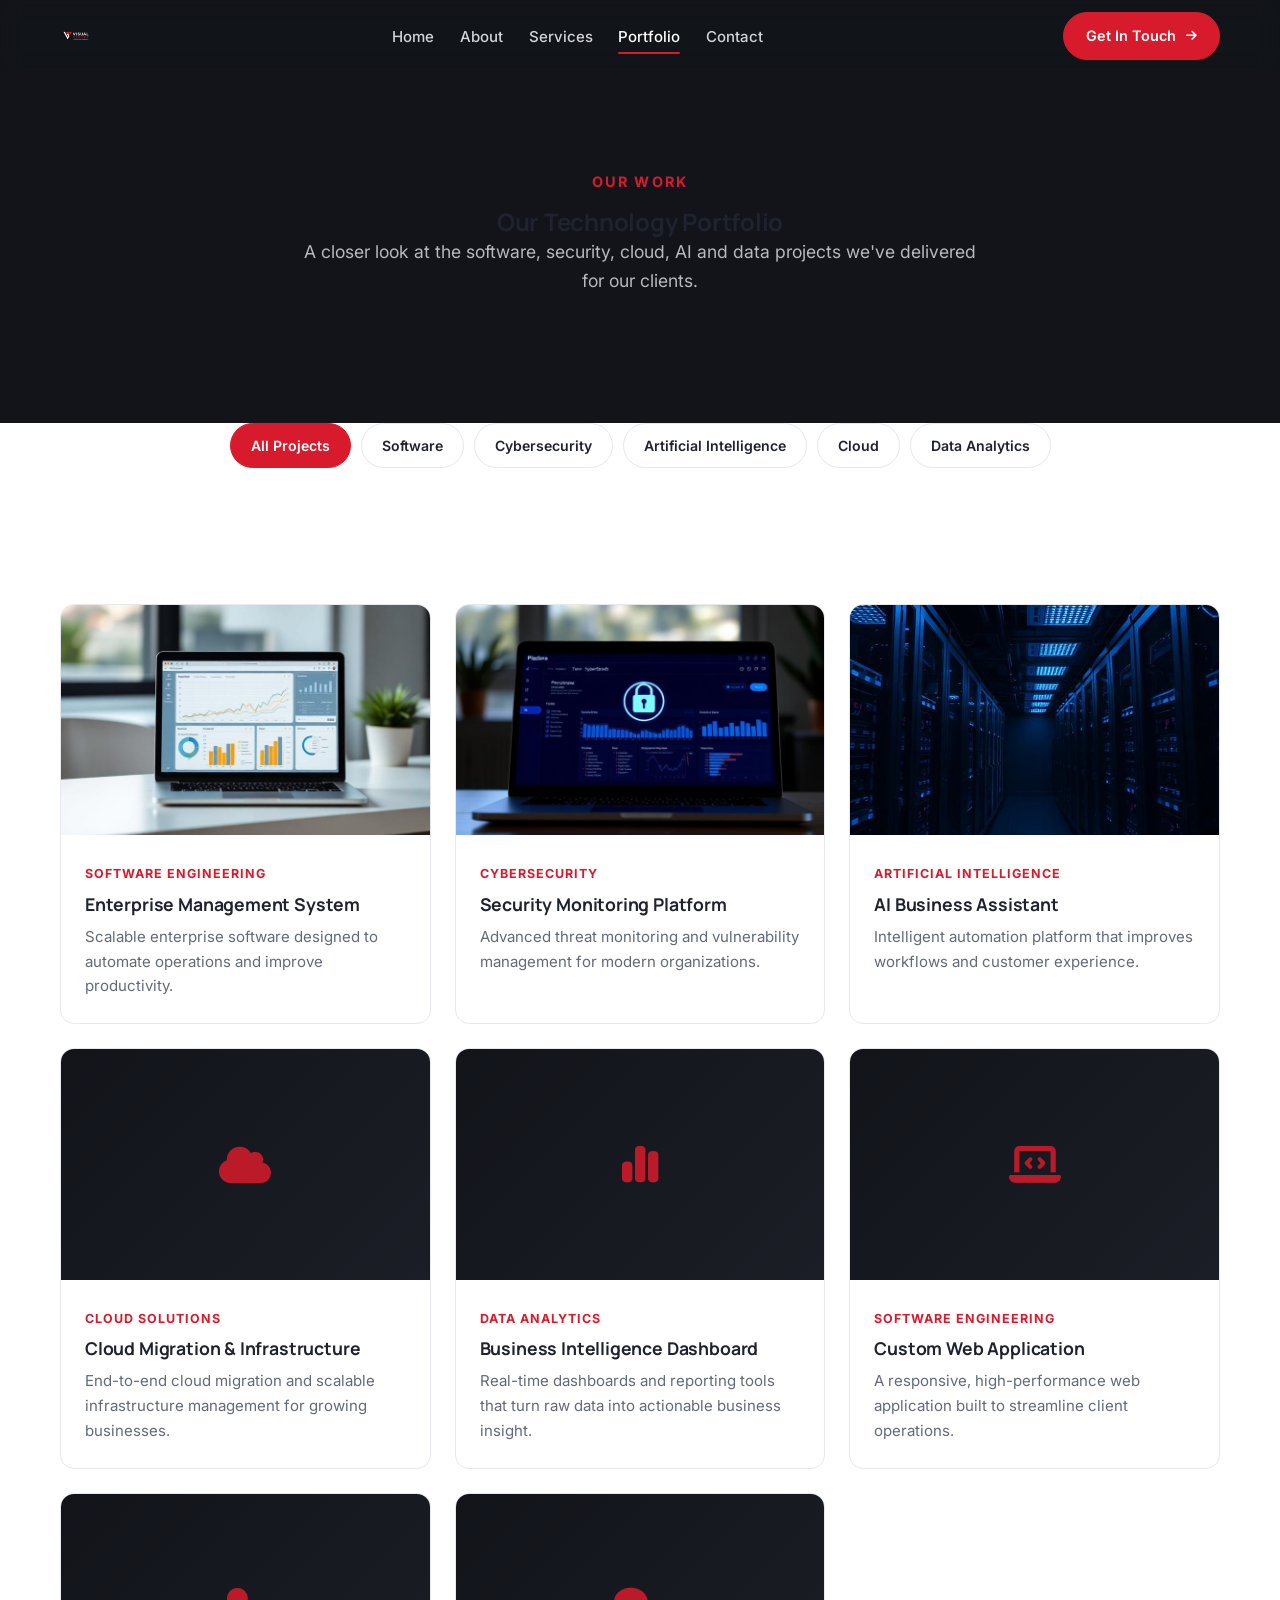
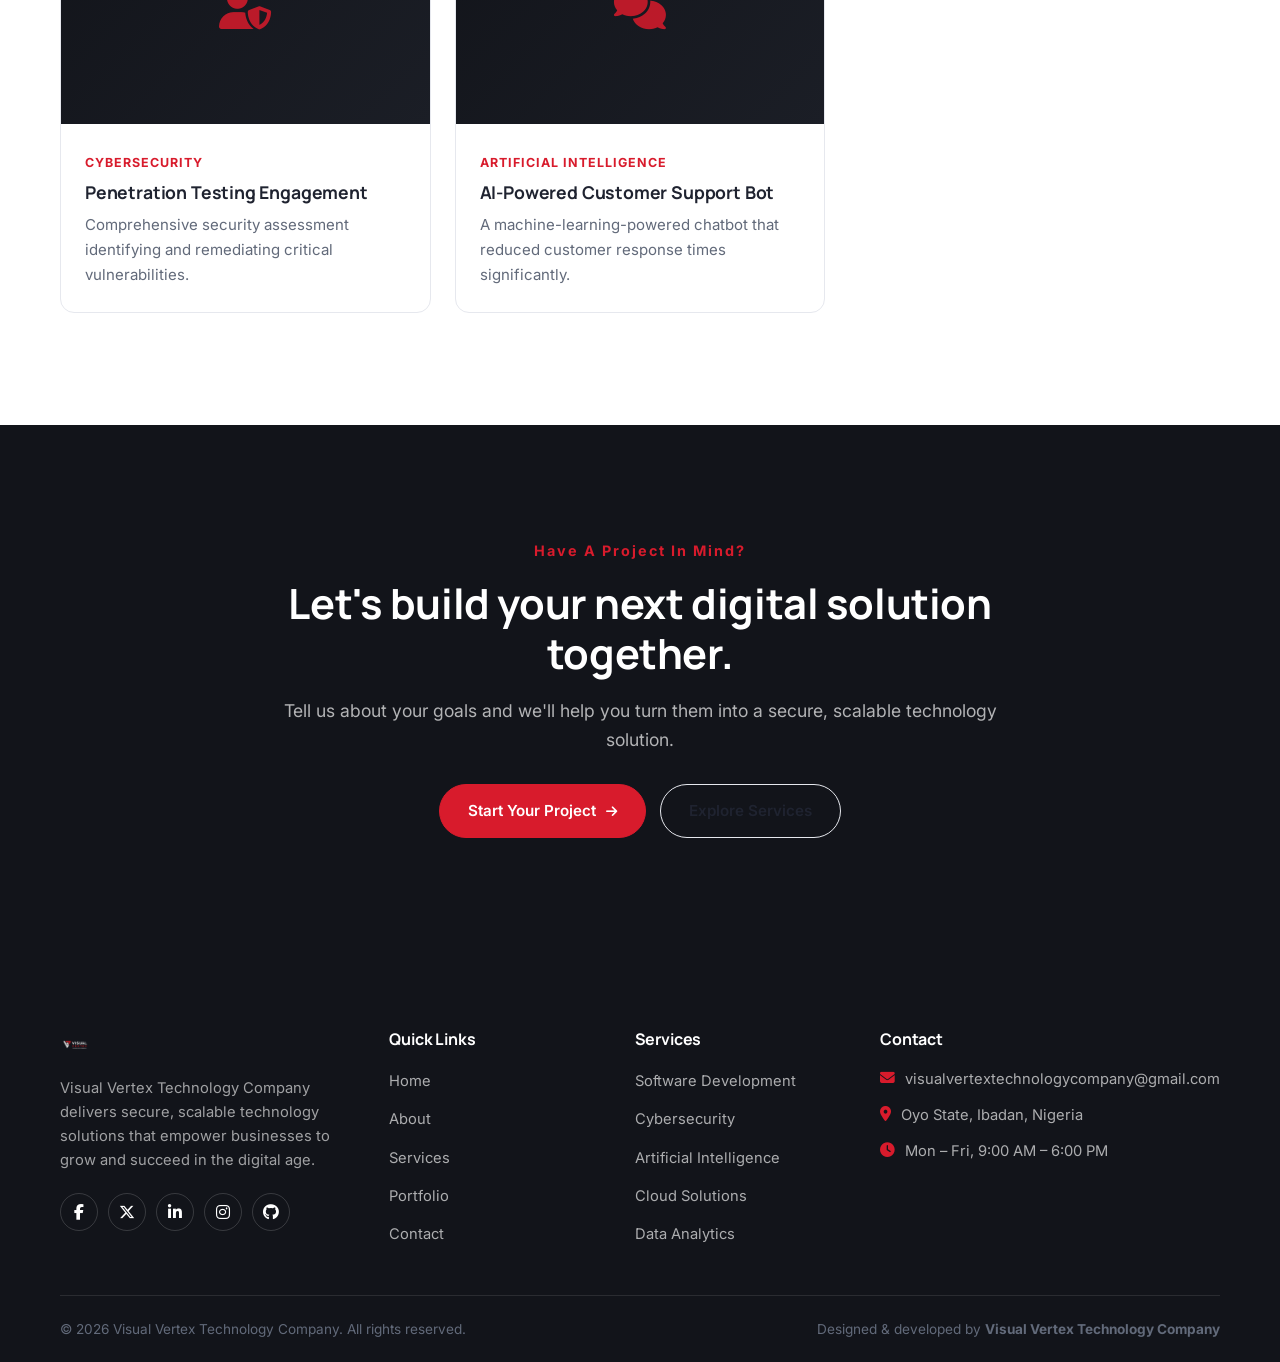
==== commit 28ff65bc: "Latest update" ====
--- a/portfolio.html
+++ b/portfolio.html
@@ -9,14 +9,44 @@
   <meta name="description" content="Explore Visual Vertex Technology Company's portfolio of software, cybersecurity, cloud, AI and data analytics projects delivered for our clients.">
   <meta name="keywords" content="Visual Vertex Technology Company portfolio, projects, case studies, software development, cybersecurity, artificial intelligence, cloud solutions">
   <meta name="author" content="Visual Vertex Technology Company">
-  <link rel="canonical" href="https://www.visualvertextech.com/portfolio.html">
+  <link rel="canonical" href="https://www.visualvertextechnologycompany.com.ng/portfolio.html">
 
   <meta property="og:type" content="website">
   <meta property="og:title" content="Portfolio | Visual Vertex Technology Company">
   <meta property="og:description" content="Software, cybersecurity, cloud, AI and data analytics projects delivered by Visual Vertex Technology Company.">
-  <meta property="og:image" content="favicon/android-chrome-512x512.png">
-  <meta property="og:url" content="https://www.visualvertextech.com/portfolio.html">
+  <meta property="og:image" content="https://www.visualvertextechnologycompany.com.ng/favicon/android-chrome-512x512.png">
+  <meta property="og:url" content="https://www.visualvertextechnologycompany.com.ng/portfolio.html">
   <meta name="twitter:card" content="summary_large_image">
+  <meta name="twitter:title" content="Portfolio | Visual Vertex Technology Company">
+  <meta name="twitter:description" content="Explore software, cybersecurity, cloud, AI and data analytics projects by Visual Vertex Technology Company.">
+  <meta name="twitter:image" content="https://www.visualvertextechnologycompany.com.ng/favicon/android-chrome-512x512.png">
+
+  <script type="application/ld+json">
+    {
+      "@context": "https://schema.org",
+      "@graph": [
+        {
+          "@type": "Organization",
+          "@id": "https://www.visualvertextechnologycompany.com.ng/#organization",
+          "name": "Visual Vertex Technology Company",
+          "url": "https://www.visualvertextechnologycompany.com.ng/",
+          "logo": "https://www.visualvertextechnologycompany.com.ng/images/logo.png",
+          "email": "visualvertextechnologycompany@gmail.com",
+          "description": "Visual Vertex Technology Company is a technology company providing software development, cybersecurity, cloud solutions, artificial intelligence, data analytics and IT consulting."
+        },
+        {
+          "@type": "WebPage",
+          "@id": "https://www.visualvertextechnologycompany.com.ng/portfolio.html#webpage",
+          "name": "Portfolio | Visual Vertex Technology Company",
+          "url": "https://www.visualvertextechnologycompany.com.ng/portfolio.html",
+          "description": "Explore Visual Vertex Technology Company's portfolio of software, cybersecurity, cloud, AI and data analytics projects delivered for our clients.",
+          "publisher": {
+            "@id": "https://www.visualvertextechnologycompany.com.ng/#organization"
+          }
+        }
+      ]
+    }
+  </script>
 
   <meta name="theme-color" content="#12141a">
 
@@ -27,7 +57,7 @@
   <link rel="icon" type="image/png" sizes="48x48" href="favicon/favicon-48x48.png">
   <link rel="icon" type="image/png" sizes="96x96" href="favicon/favicon-96x96.png">
   <link rel="apple-touch-icon" sizes="180x180" href="favicon/apple-touch-icon.png">
-  <link rel="manifest" href="favicon/site.webmanifest">
+  <link rel="manifest" href="site.webmanifest">
 
   <!-- Fonts -->
   <link rel="preconnect" href="https://fonts.googleapis.com">
@@ -80,7 +110,7 @@
       <div class="container">
         <div class="section-heading section-on-dark">
           <span class="section-tag">Our Work</span>
-          <h2>Explore our <span>full portfolio</span></h2>
+          <h1>Our Technology Portfolio</h1>
           <p>A closer look at the software, security, cloud, AI and data projects we've delivered for our clients.</p>
         </div>
       </div>
--- a/css/style.css
+++ b/css/style.css
@@ -490,7 +490,7 @@
 
 .hero-image img {
   width: 100%;
-  max-width: 480px;
+  max-width: 480;
   margin-inline: auto;
   filter: drop-shadow(0 30px 60px rgba(0, 0, 0, 0.45));
 }
@@ -1182,9 +1182,15 @@
   }
 
   .hero-image {
-    order: -1;
-    max-width: 320px;
+    max-width: 220px;
     margin-inline: auto;
+    margin-top: 8px;
+  }
+
+  #hero::before {
+    background:
+      radial-gradient(320px circle at 50% 15%, rgba(216, 27, 44, 0.2), transparent 65%),
+      radial-gradient(260px circle at 50% 90%, rgba(216, 27, 44, 0.12), transparent 65%);
   }
 
   .about-grid,
